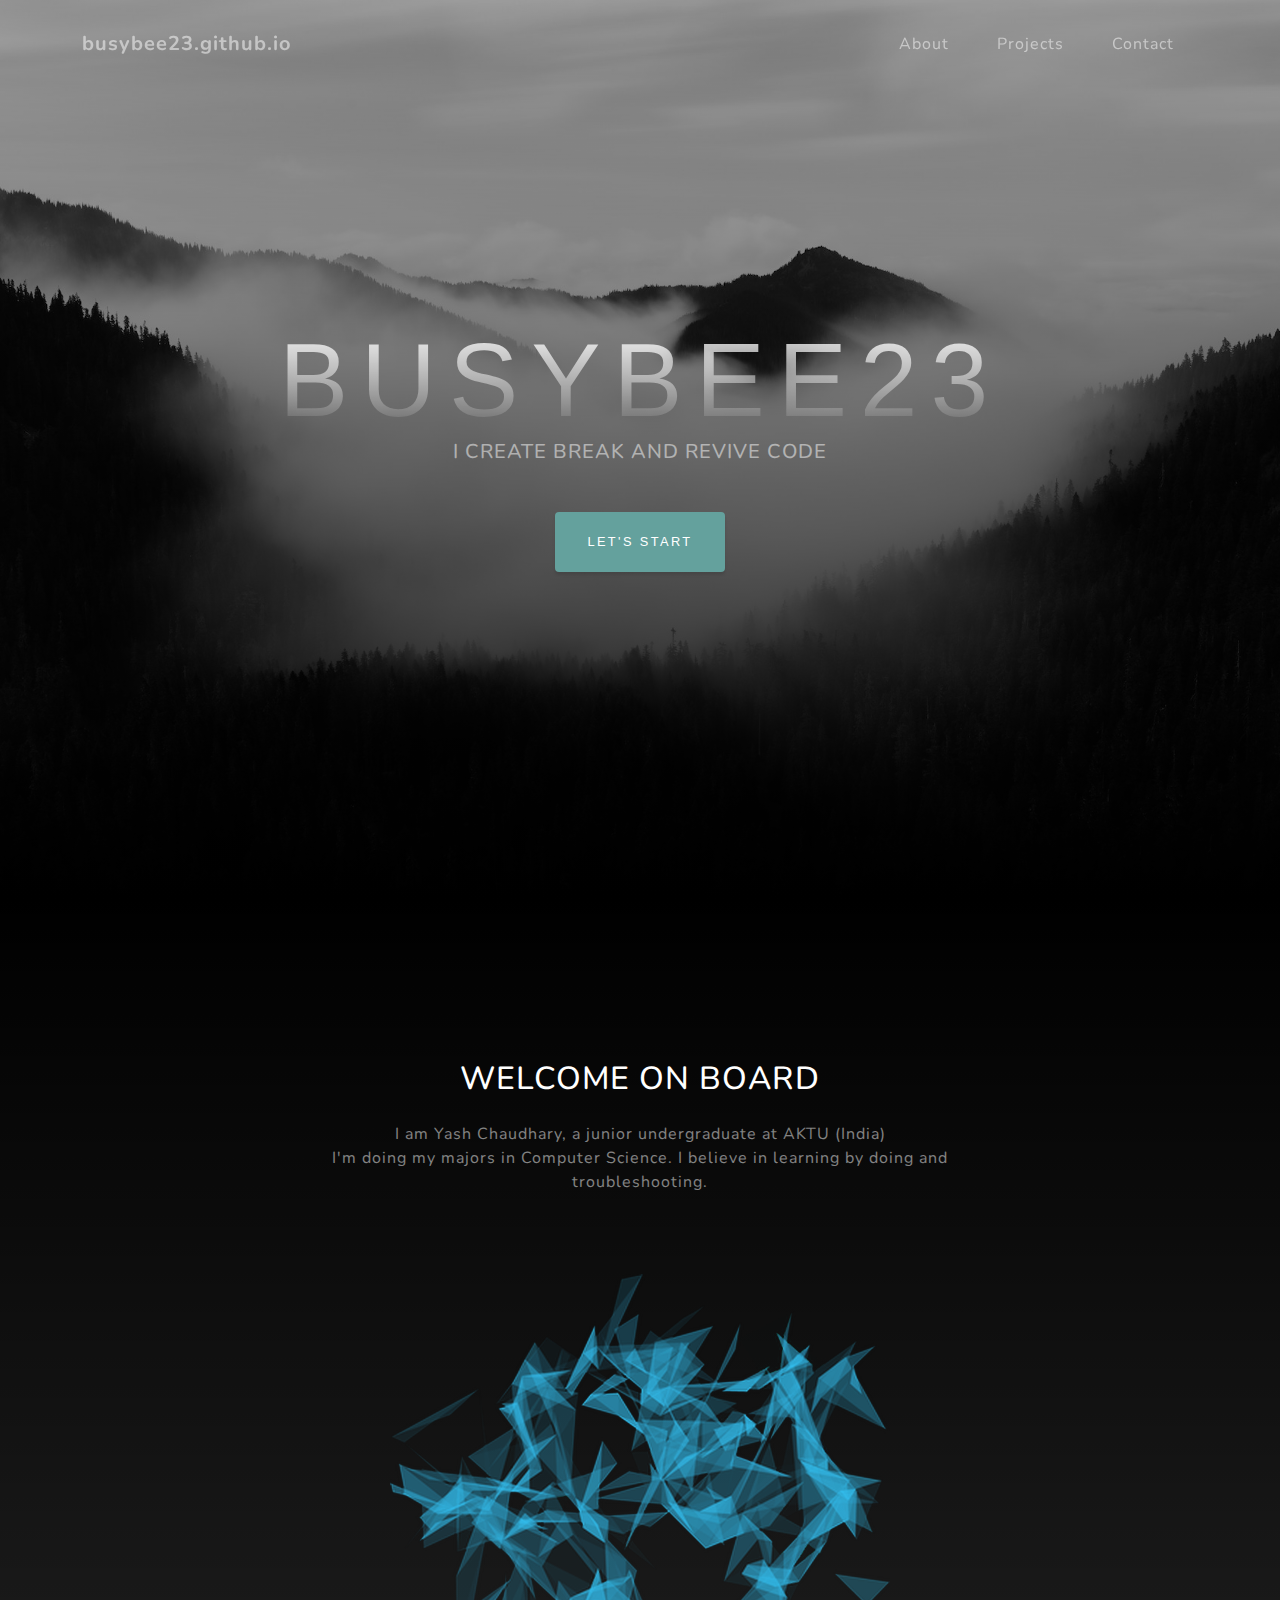
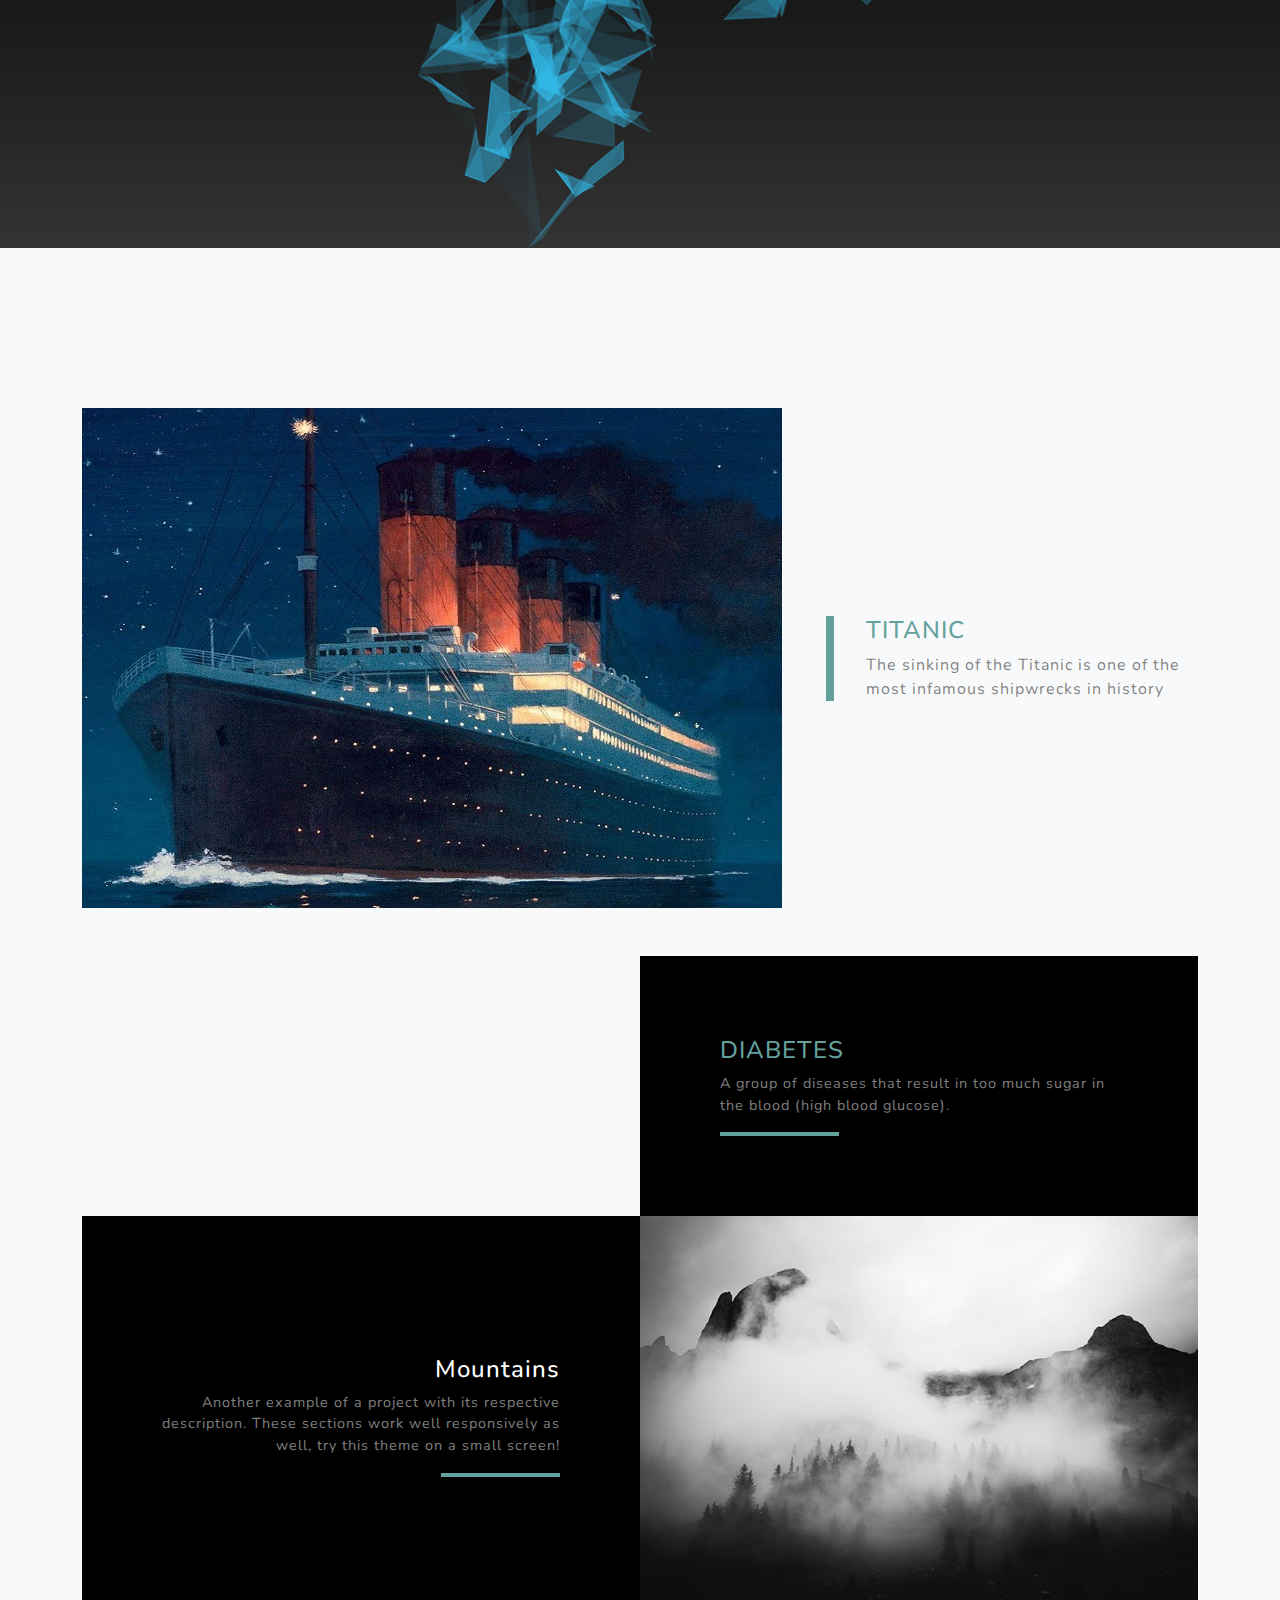
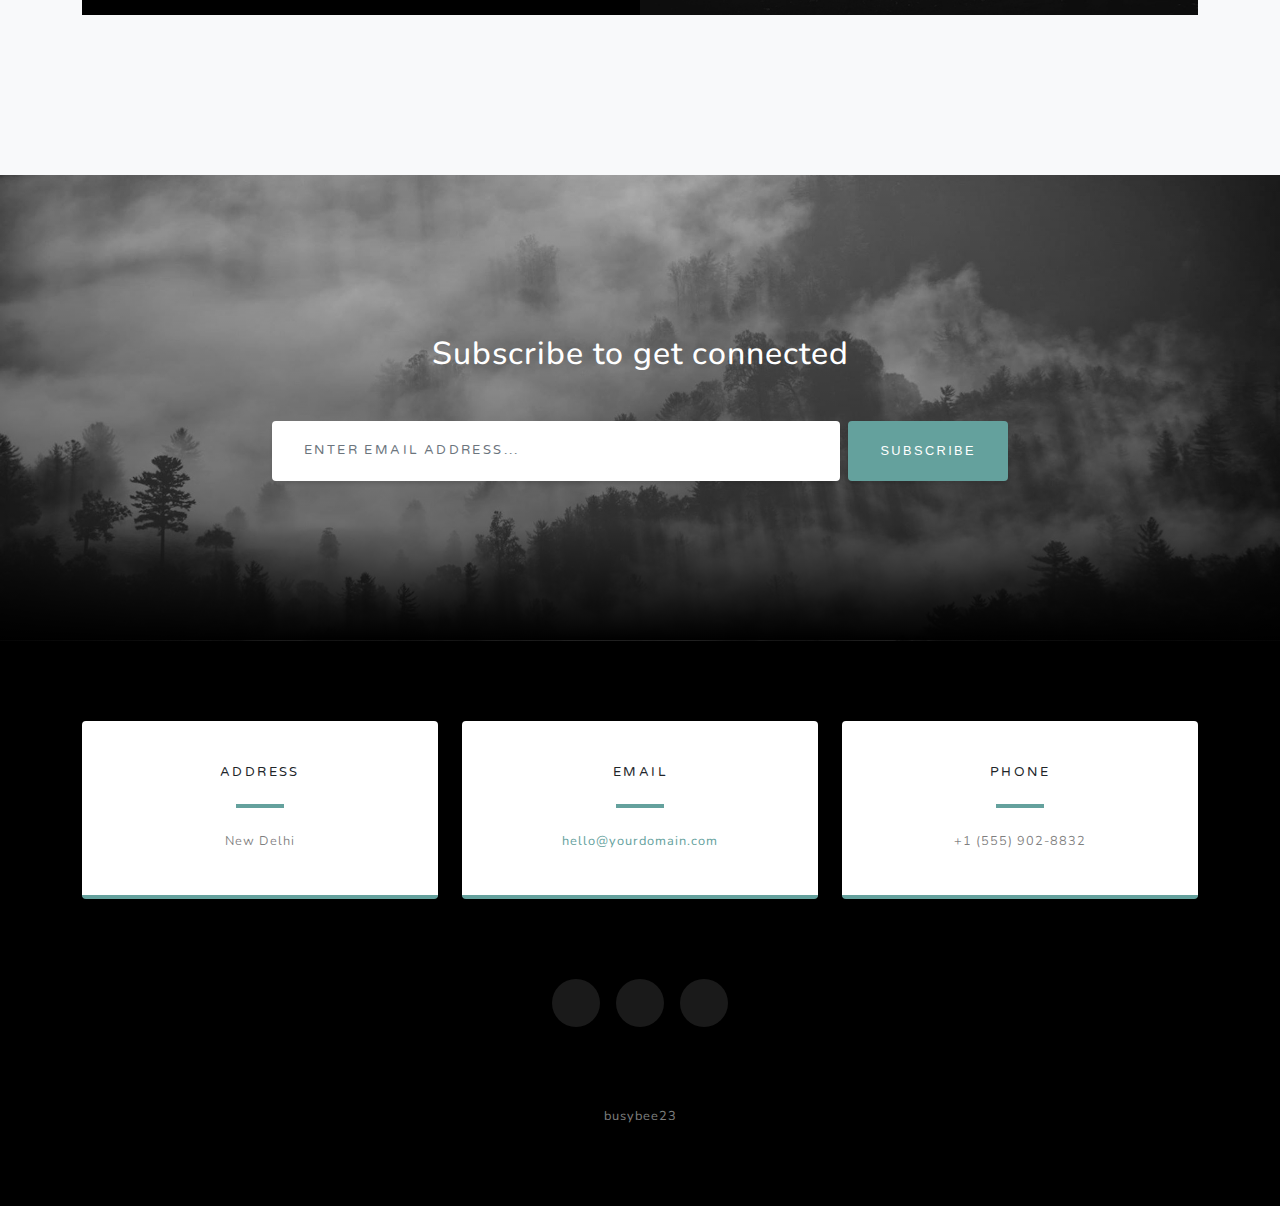
==== index.html @ 72420f2e "Update index.html" ====
<!DOCTYPE html>
<html lang="en">
    <head>
        <meta charset="utf-8" />
        <meta name="viewport" content="width=device-width, initial-scale=1, shrink-to-fit=no" />
        <meta name="description" content="" />
        <meta name="author" content="" />
        <title>Busybee Blog</title>
        <link rel="icon" type="image/x-icon" href="assets/img/favicon.ico" />
        <!-- Font Awesome icons (free version)-->
        <script src="https://use.fontawesome.com/releases/v5.13.0/js/all.js" crossorigin="anonymous"></script>
        <!-- Google fonts-->
        <link href="https://fonts.googleapis.com/css?family=Varela+Round" rel="stylesheet" />
        <link href="https://fonts.googleapis.com/css?family=Nunito:200,200i,300,300i,400,400i,600,600i,700,700i,800,800i,900,900i" rel="stylesheet" />
        <!-- Core theme CSS (includes Bootstrap)-->
        <link href="css/styles.css" rel="stylesheet" />
    </head>
    <body id="page-top">
        <!-- Navigation-->
        <nav class="navbar navbar-expand-lg navbar-light fixed-top" id="mainNav">
            <div class="container">
                <a class="navbar-brand js-scroll-trigger" href="#page-top">busybee23.github.io</a>
                <button class="navbar-toggler navbar-toggler-right" type="button" data-toggle="collapse" data-target="#navbarResponsive" aria-controls="navbarResponsive" aria-expanded="false" aria-label="Toggle navigation">
                    Menu
                    <i class="fas fa-bars"></i>
                </button>
                <div class="collapse navbar-collapse" id="navbarResponsive">
                    <ul class="navbar-nav ml-auto">
                        <li class="nav-item"><a class="nav-link js-scroll-trigger" href="#about">About</a></li>
                        <li class="nav-item"><a class="nav-link js-scroll-trigger" href="#projects">Projects</a></li>
                        <li class="nav-item"><a class="nav-link js-scroll-trigger" href="#signup">Contact</a></li>
                    </ul>
                </div>
            </div>
        </nav>
        <!-- Masthead-->
        <header class="masthead">
            <div class="container d-flex h-100 align-items-center">
                <div class="mx-auto text-center">
                    <h1 class="mx-auto my-0 text-uppercase">BUSYBEE23</h1>
                    <h2 class="text-white-50 mx-auto mt-2 mb-5">I CREATE BREAK AND REVIVE CODE</h2>
                    <a class="btn btn-primary js-scroll-trigger" href="#about">Let's Start</a>
                </div>
            </div>
        </header>
        <!-- About-->
        <section class="about-section text-center" id="about">
            <div class="container">
                <div class="row">
                    <div class="col-lg-8 mx-auto">
                        <h2 class="text-white mb-4">WELCOME ON BOARD</h2>
                        <p class="text-white-50">
                            I am Yash Chaudhary, a junior undergraduate at AKTU (India)<br> I'm doing my majors in Computer Science.
                            I believe in learning by doing and troubleshooting.
                        </p>
                    </div>
                </div>
                <img class="img-fluid" src="assets/img/blue.png" alt="" />
            </div>
        </section>
        <!-- Projects-->
        <section class="projects-section bg-light" id="projects">
            <div class="container">
                <!-- Featured Project Row-->
                <div class="row align-items-center no-gutters mb-4 mb-lg-5">
                    <div class="col-xl-8 col-lg-7"><img class="img-fluid mb-3 mb-lg-0" src="assets/img/titanic.png" alt="" /></div>
                    <div class="col-xl-4 col-lg-5">
                        <div class="featured-text text-center text-lg-left">
                            <h4><a href="https://github.com/busybee23/KAGGLE/tree/master/TITANIC%20KAGGLE ">TITANIC</a></h4>
                            <p class="text-black-50 mb-0">The sinking of the Titanic is one of the most infamous shipwrecks in history</p>
                        </div>
                    </div>
                </div>
                <!-- Project One Row-->
                <div class="row justify-content-center no-gutters mb-5 mb-lg-0">
                    <div class="col-lg-6"><img class="img-fluid" src="assets/img/dia.png" alt="" /></div>
                    <div class="col-lg-6">
                        <div class="bg-black text-center h-100 project">
                            <div class="d-flex h-100">
                                <div class="project-text w-100 my-auto text-center text-lg-left">
                                    <h4 class="text-white"><a href="https://github.com/busybee23/Diabetes-Detection">DIABETES</a></h4>
                                    <p class="mb-0 text-white-50">A group of diseases that result in too much sugar in the blood (high blood glucose).</p>
                                    <hr class="d-none d-lg-block mb-0 ml-0" />
                                </div>
                            </div>
                        </div>
                    </div>
                </div>
                <!-- Project Two Row-->
                <div class="row justify-content-center no-gutters">
                    <div class="col-lg-6"><img class="img-fluid" src="assets/img/demo-image-02.jpg" alt="" /></div>
                    <div class="col-lg-6 order-lg-first">
                        <div class="bg-black text-center h-100 project">
                            <div class="d-flex h-100">
                                <div class="project-text w-100 my-auto text-center text-lg-right">
                                    <h4 class="text-white">Mountains</h4>
                                    <p class="mb-0 text-white-50">Another example of a project with its respective description. These sections work well responsively as well, try this theme on a small screen!</p>
                                    <hr class="d-none d-lg-block mb-0 mr-0" />
                                </div>
                            </div>
                        </div>
                    </div>
                </div>
            </div>
        </section>
        <!-- Signup-->
        <section class="signup-section" id="signup">
            <div class="container">
                <div class="row">
                    <div class="col-md-10 col-lg-8 mx-auto text-center">
                        <i class="far fa-paper-plane fa-2x mb-2 text-white"></i>
                        <h2 class="text-white mb-5">Subscribe to get connected</h2>
                        <form class="form-inline d-flex">
                            <input class="form-control flex-fill mr-0 mr-sm-2 mb-3 mb-sm-0" id="inputEmail" type="email" placeholder="Enter email address..." />
                            <button class="btn btn-primary mx-auto" type="submit">Subscribe</button>
                        </form>
                    </div>
                </div>
            </div>
        </section>
        <!-- Contact-->
        <section class="contact-section bg-black">
            <div class="container">
                <div class="row">
                    <div class="col-md-4 mb-3 mb-md-0">
                        <div class="card py-4 h-100">
                            <div class="card-body text-center">
                                <i class="fas fa-map-marked-alt text-primary mb-2"></i>
                                <h4 class="text-uppercase m-0">Address</h4>
                                <hr class="my-4" />
                                <div class="small text-black-50">New Delhi</div>
                            </div>
                        </div>
                    </div>
                    <div class="col-md-4 mb-3 mb-md-0">
                        <div class="card py-4 h-100">
                            <div class="card-body text-center">
                                <i class="fas fa-envelope text-primary mb-2"></i>
                                <h4 class="text-uppercase m-0">Email</h4>
                                <hr class="my-4" />
                                <div class="small text-black-50"><a href="#!">hello@yourdomain.com</a></div>
                            </div>
                        </div>
                    </div>
                    <div class="col-md-4 mb-3 mb-md-0">
                        <div class="card py-4 h-100">
                            <div class="card-body text-center">
                                <i class="fas fa-mobile-alt text-primary mb-2"></i>
                                <h4 class="text-uppercase m-0">Phone</h4>
                                <hr class="my-4" />
                                <div class="small text-black-50">+1 (555) 902-8832</div>
                            </div>
                        </div>
                    </div>
                </div>
                <div class="social d-flex justify-content-center">
                    <a class="mx-2" href="#!"><i class="fab fa-twitter"></i></a>
                    <a class="mx-2" href="#!"><i class="fab fa-facebook-f"></i></a>
                    <a class="mx-2" href="#!"><i class="fab fa-github"></i></a>
                </div>
            </div>
        </section>
        <!-- Footer-->
        <footer class="footer bg-black small text-center text-white-50"><div class="container">busybee23</div></footer>
        <!-- Bootstrap core JS-->
        <script src="https://cdnjs.cloudflare.com/ajax/libs/jquery/3.5.1/jquery.min.js"></script>
        <script src="https://stackpath.bootstrapcdn.com/bootstrap/4.5.0/js/bootstrap.bundle.min.js"></script>
        <!-- Third party plugin JS-->
        <script src="https://cdnjs.cloudflare.com/ajax/libs/jquery-easing/1.4.1/jquery.easing.min.js"></script>
        <!-- Core theme JS-->
        <script src="js/scripts.js"></script>
    </body>
</html>
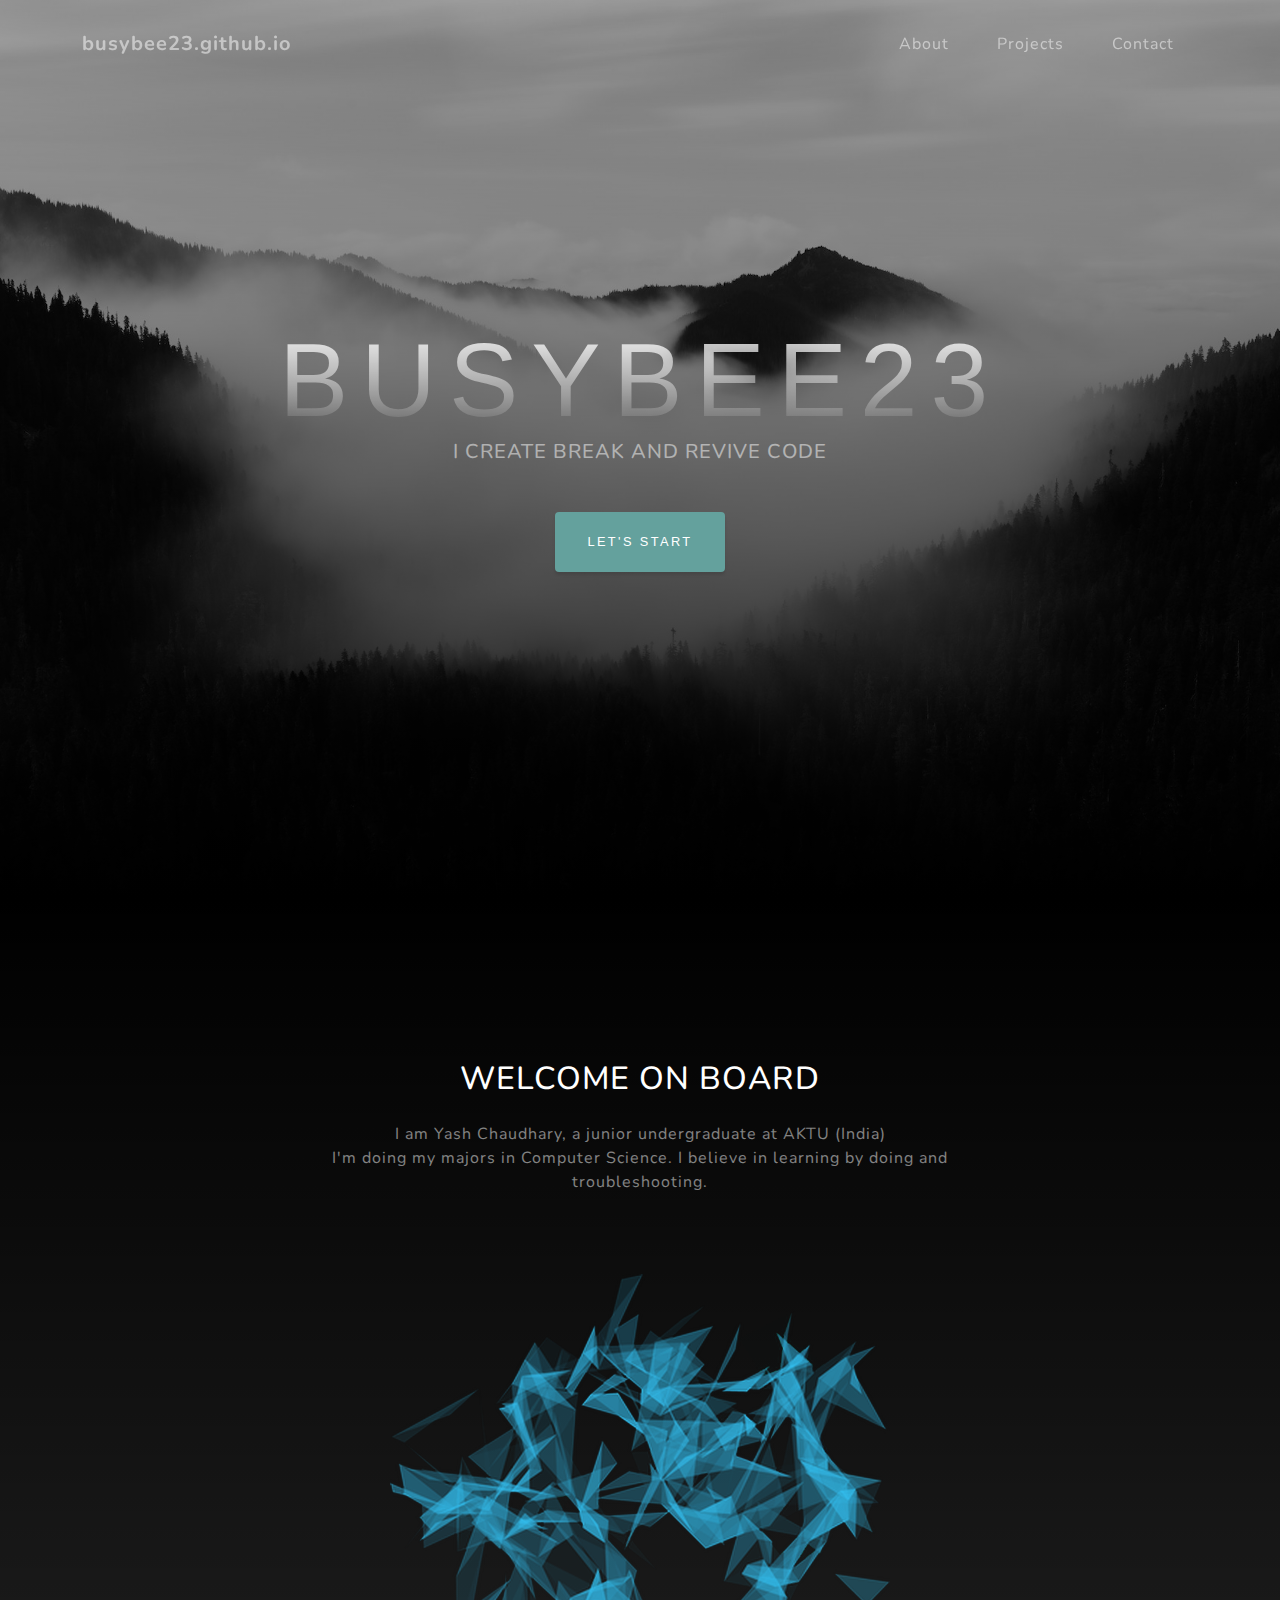
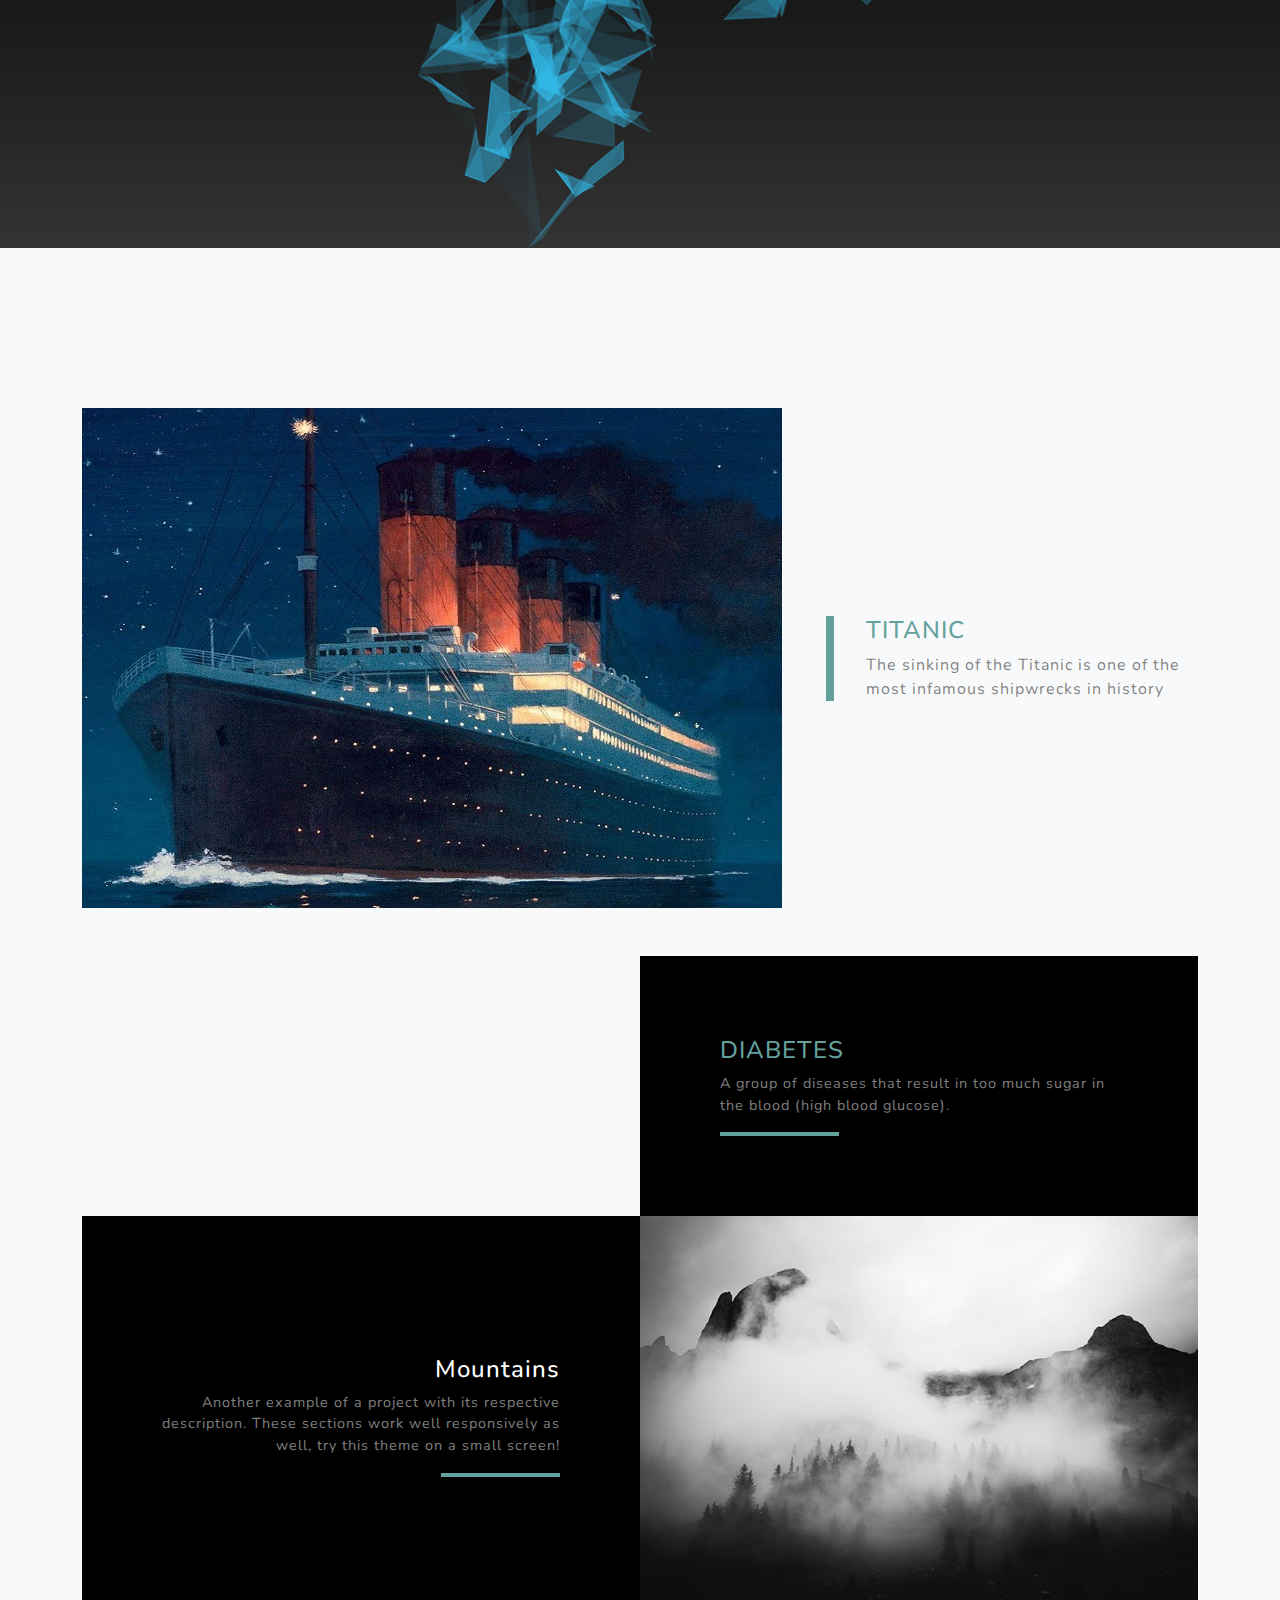
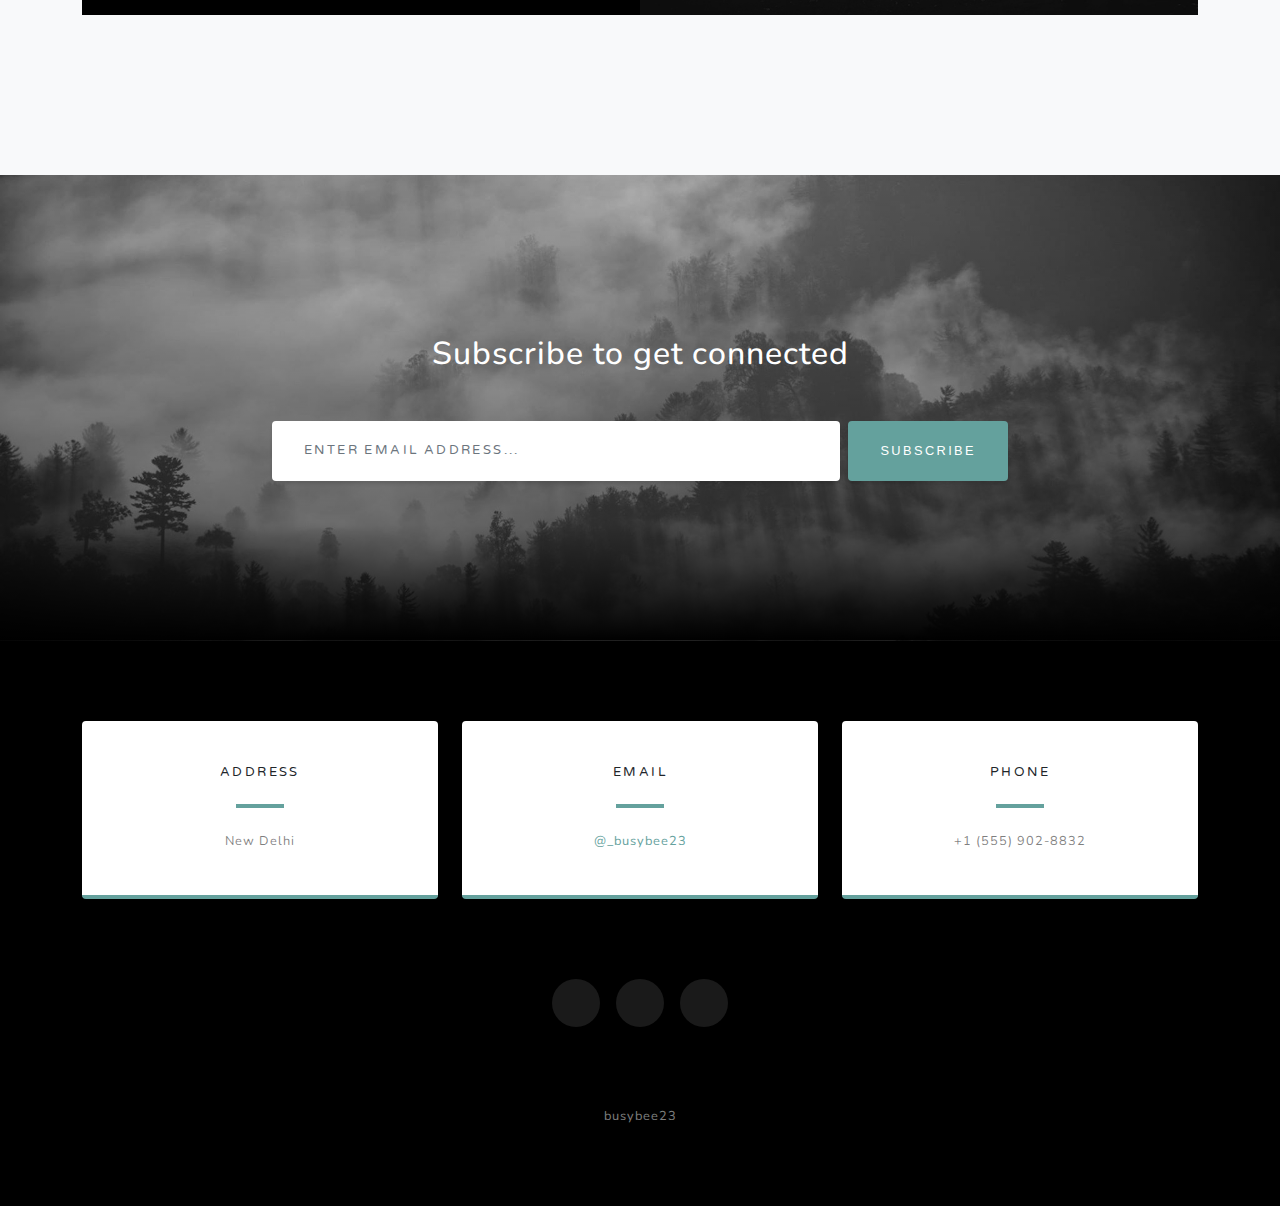
==== commit 026162f7: "Update index.html" ====
--- a/index.html
+++ b/index.html
@@ -5,7 +5,7 @@
         <meta name="viewport" content="width=device-width, initial-scale=1, shrink-to-fit=no" />
         <meta name="description" content="" />
         <meta name="author" content="" />
-        <title>Busybee Blog</title>
+        <title>The Busybee Blog</title>
         <link rel="icon" type="image/x-icon" href="assets/img/favicon.ico" />
         <!-- Font Awesome icons (free version)-->
         <script src="https://use.fontawesome.com/releases/v5.13.0/js/all.js" crossorigin="anonymous"></script>
@@ -138,7 +138,7 @@
                                 <i class="fas fa-envelope text-primary mb-2"></i>
                                 <h4 class="text-uppercase m-0">Email</h4>
                                 <hr class="my-4" />
-                                <div class="small text-black-50"><a href="#!">hello@yourdomain.com</a></div>
+                                <div class="small text-black-50"><a href="#!">@_busybee23</a></div>
                             </div>
                         </div>
                     </div>
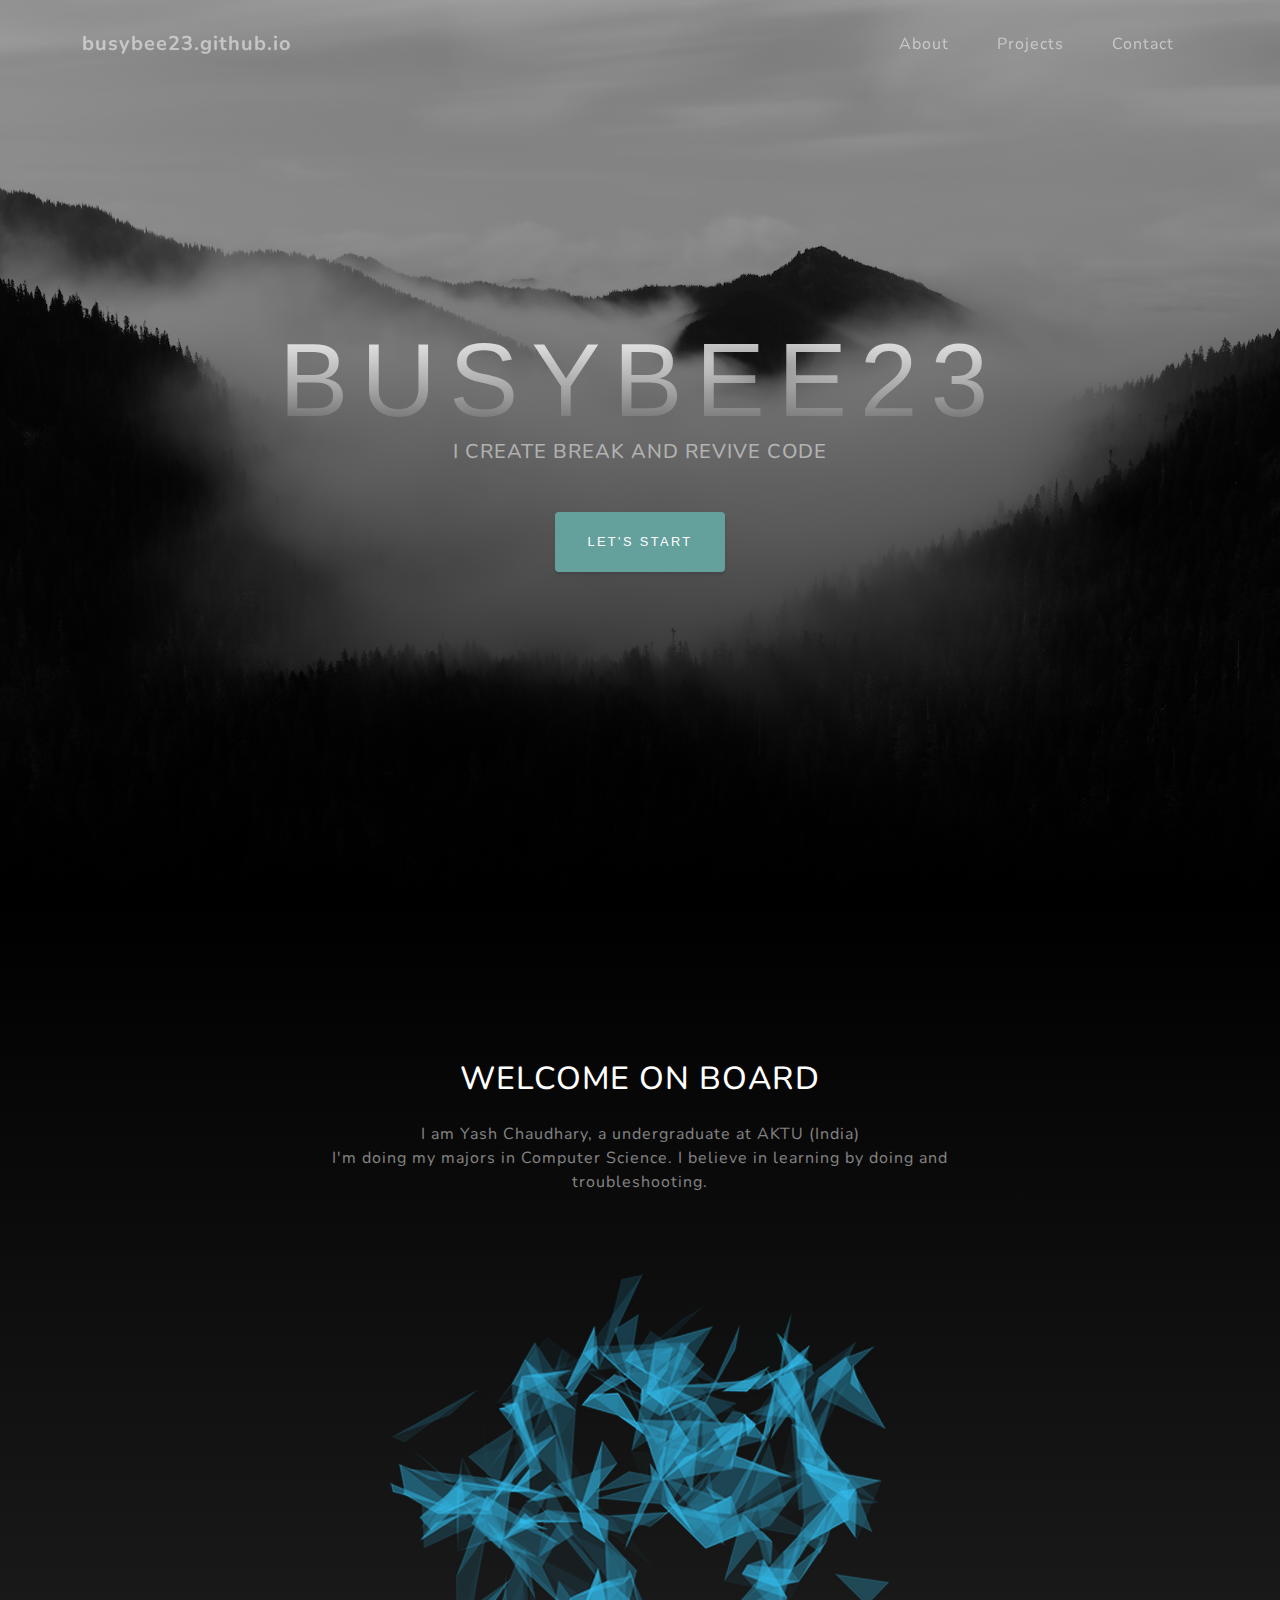
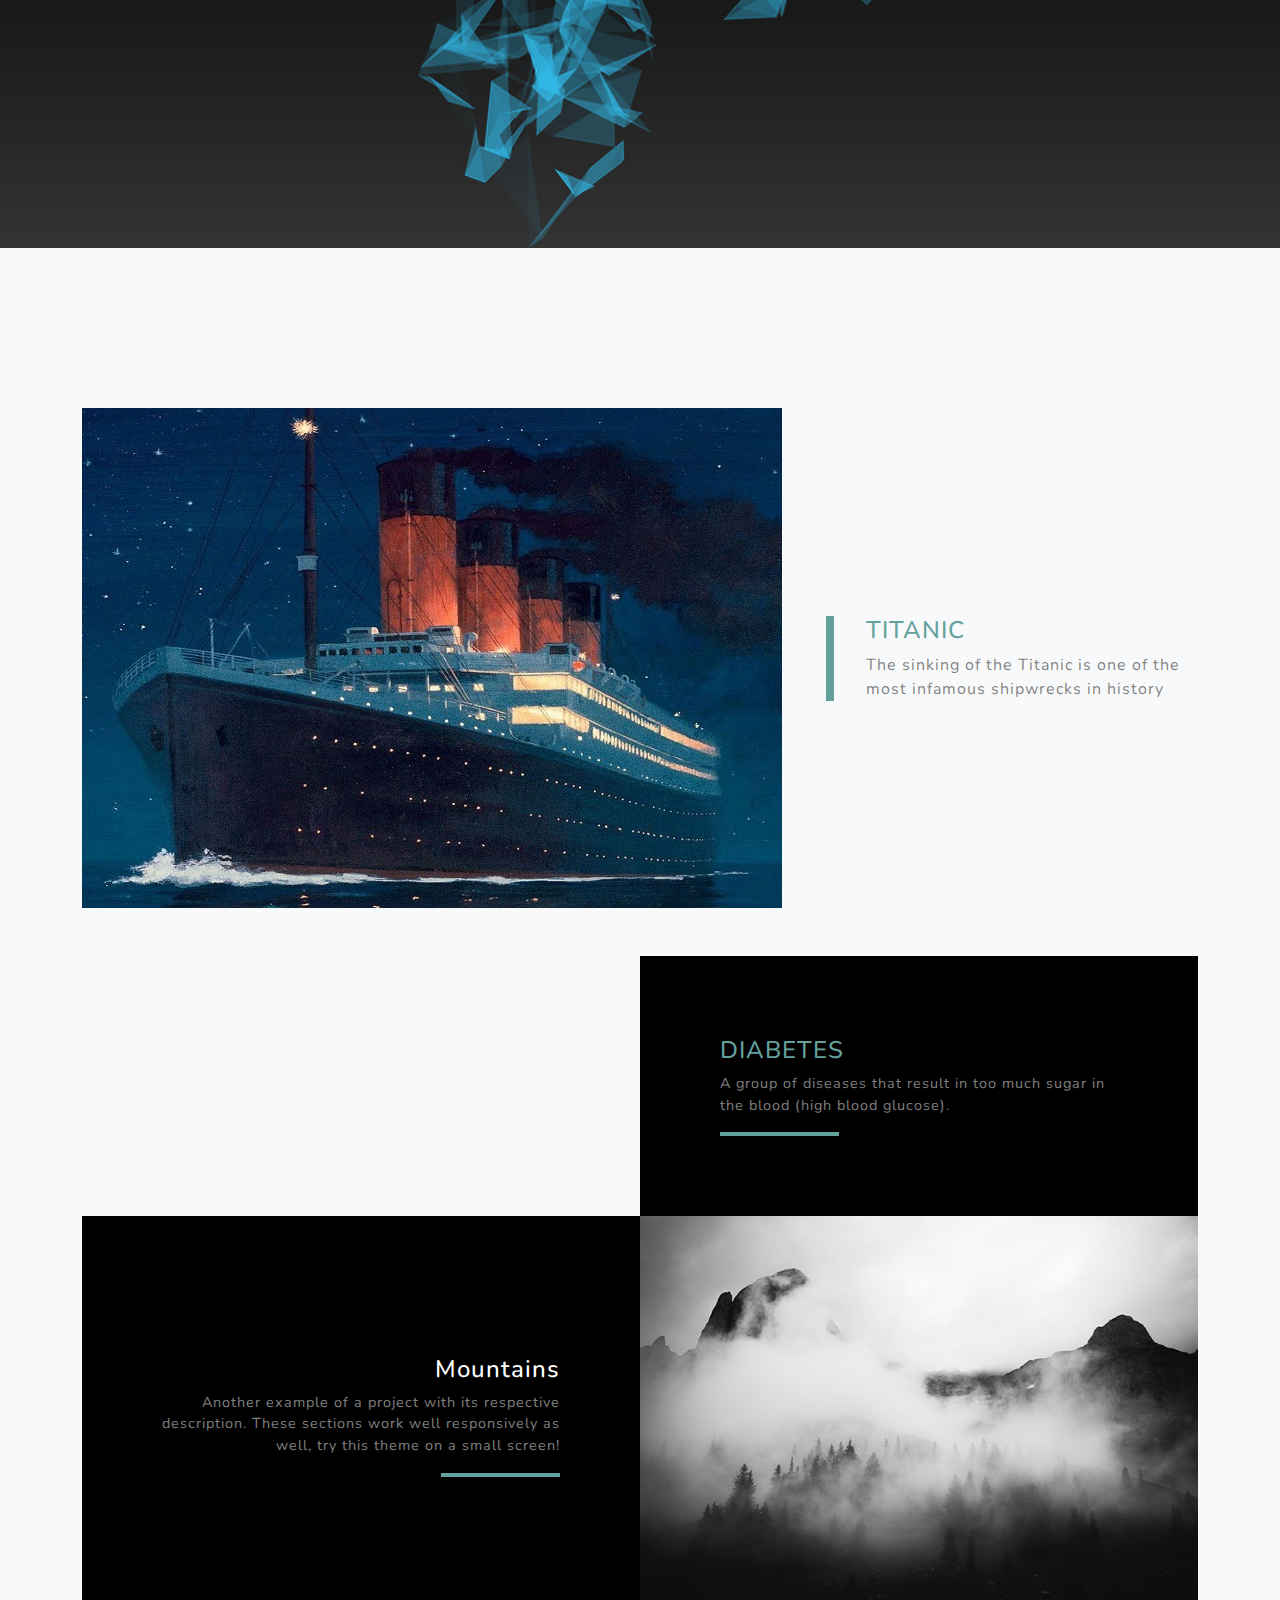
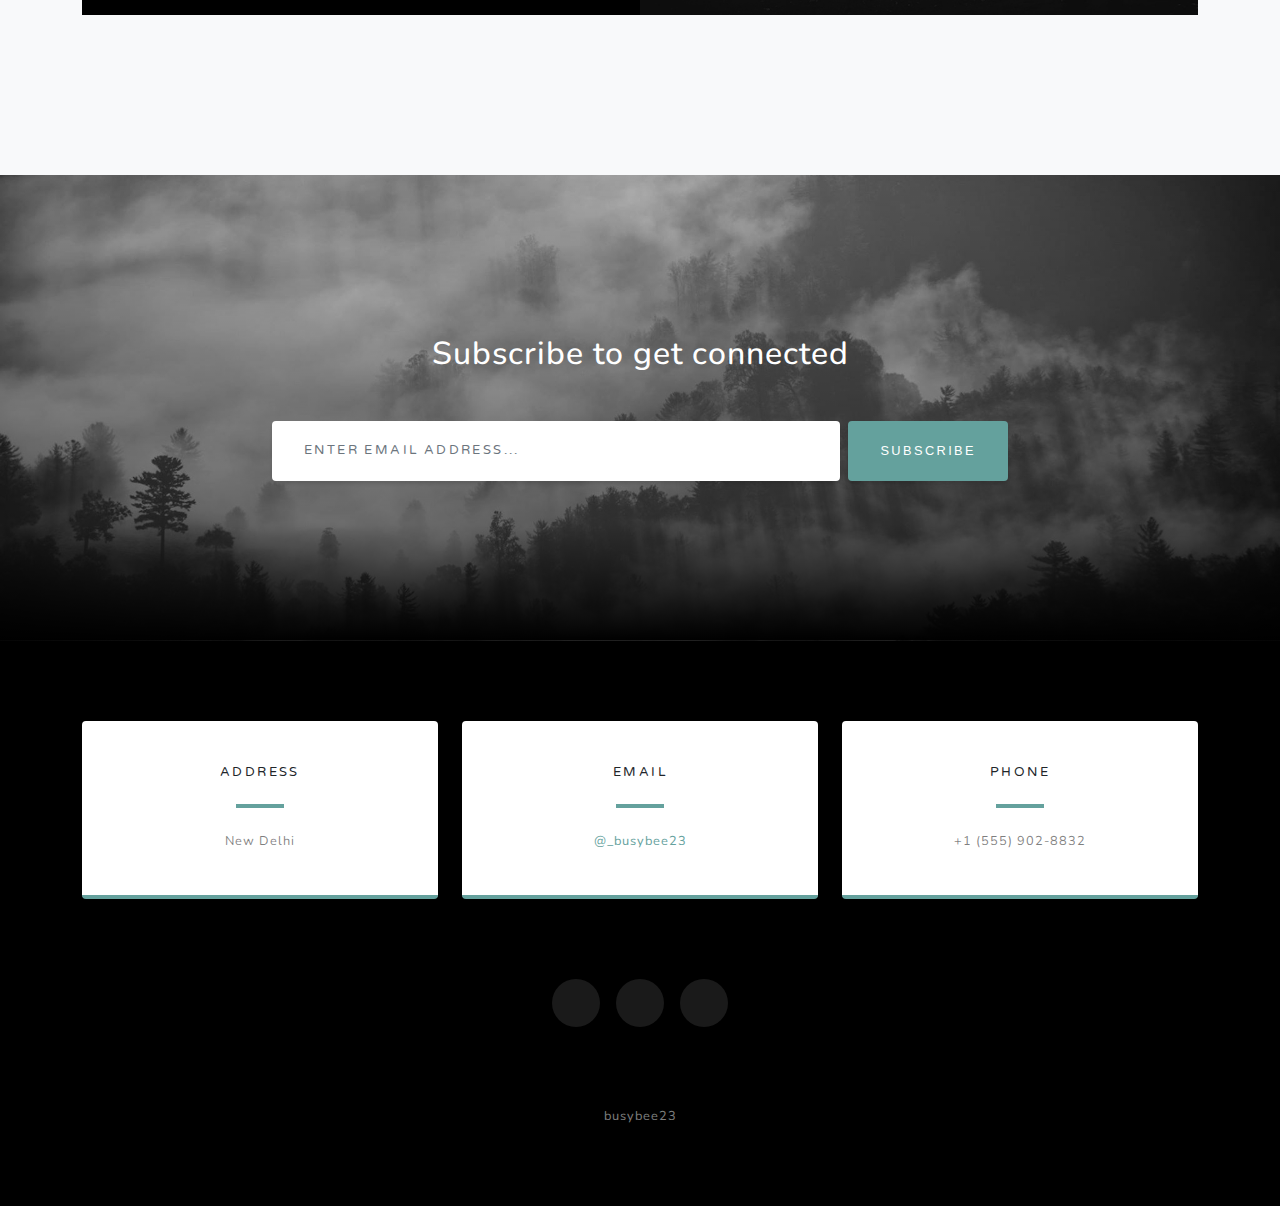
==== commit 00205a75: "Merge pull request #2 from airbornesd/main" ====
--- a/index.html
+++ b/index.html
@@ -50,7 +50,7 @@
                     <div class="col-lg-8 mx-auto">
                         <h2 class="text-white mb-4">WELCOME ON BOARD</h2>
                         <p class="text-white-50">
-                            I am Yash Chaudhary, a junior undergraduate at AKTU (India)<br> I'm doing my majors in Computer Science.
+                            I am Yash Chaudhary, a undergraduate at AKTU (India)<br> I'm doing my majors in Computer Science.
                             I believe in learning by doing and troubleshooting.
                         </p>
                     </div>
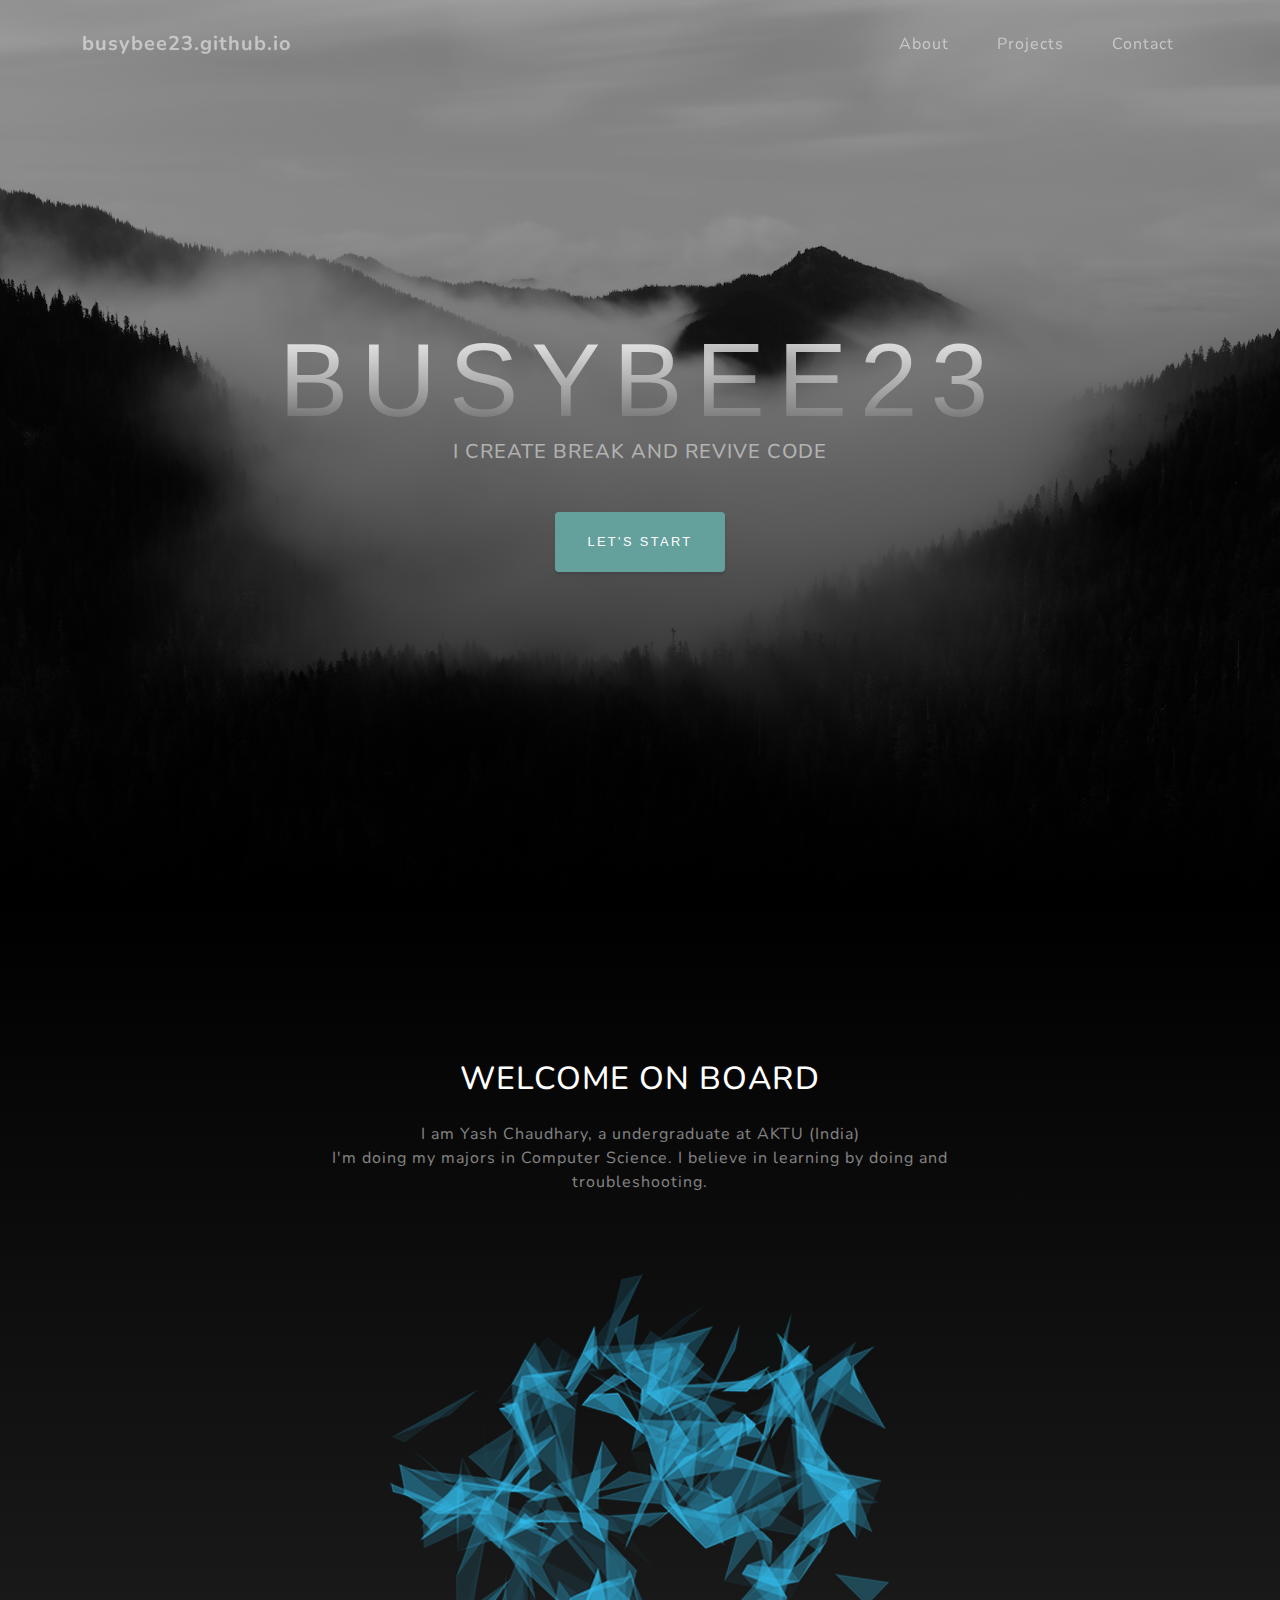
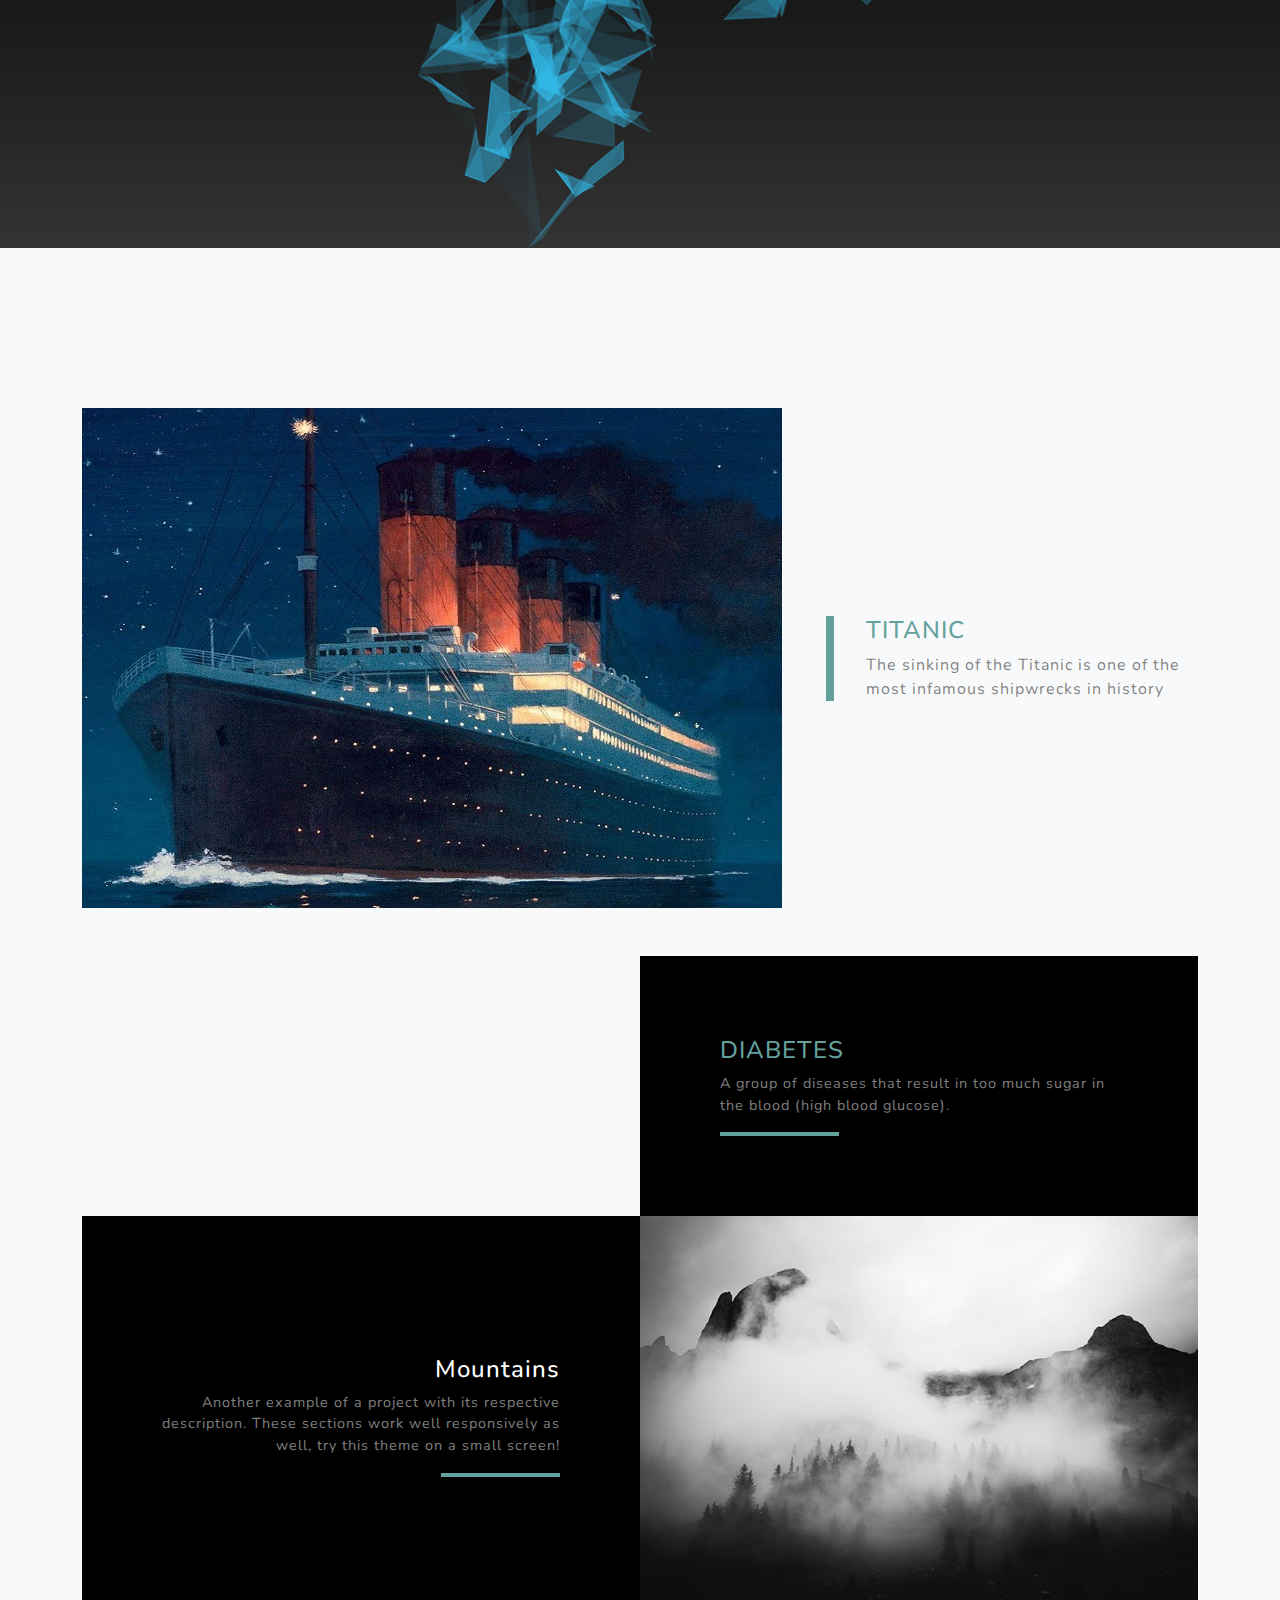
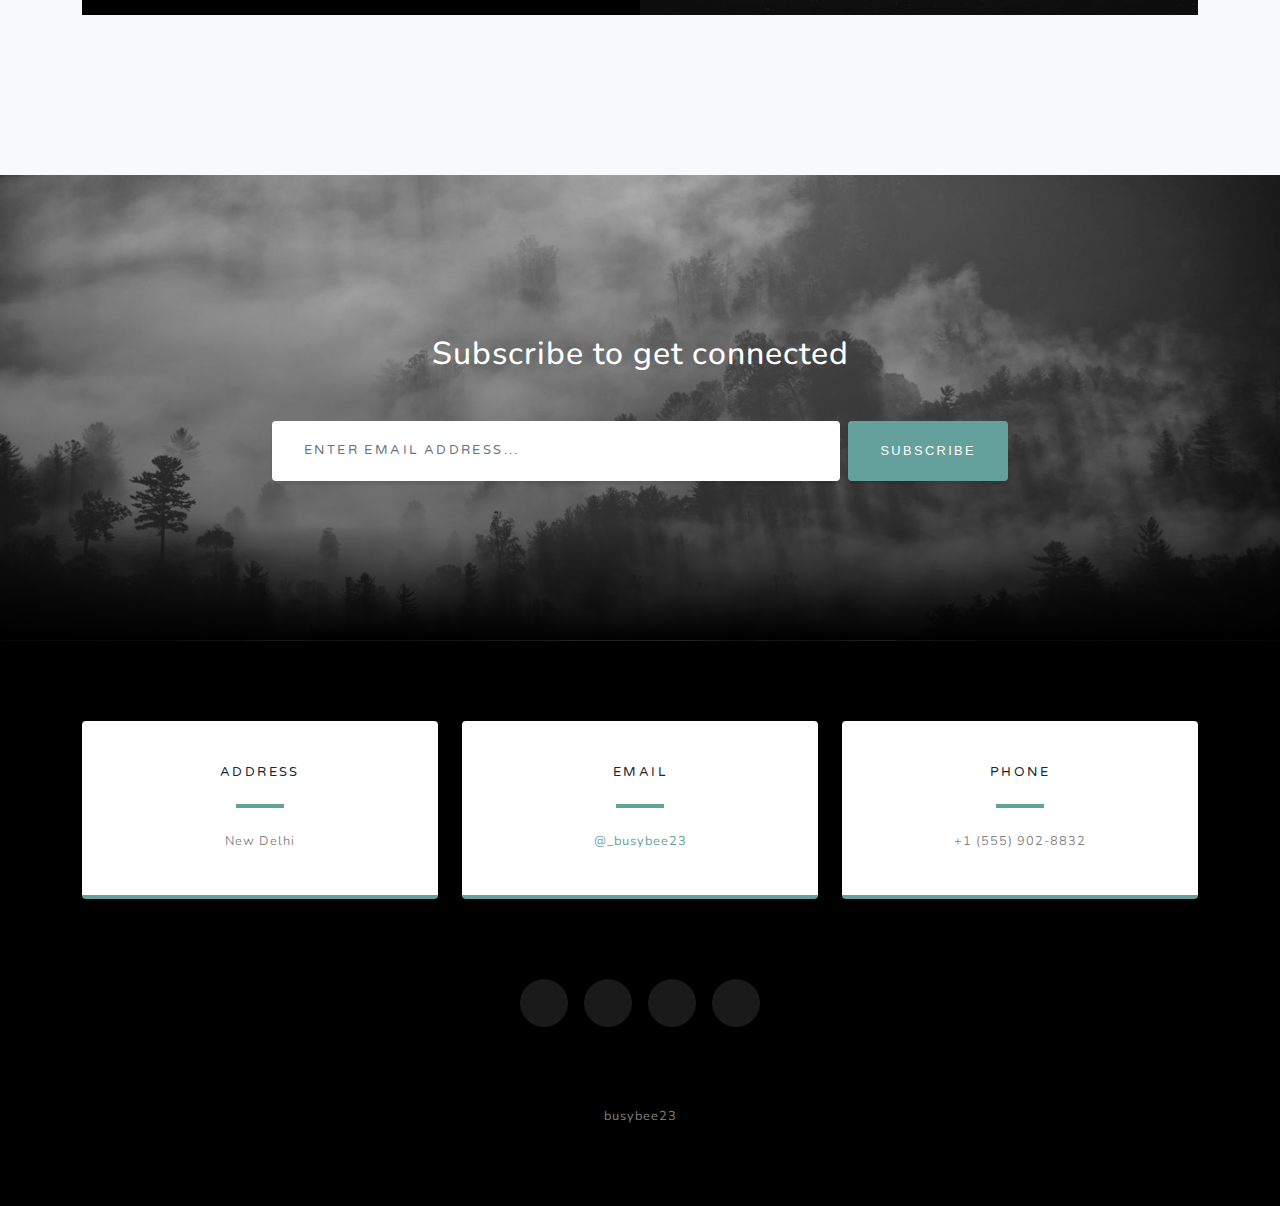
==== commit d8543e7c: "Added instagram icon with other icons" ====
--- a/index.html
+++ b/index.html
@@ -155,6 +155,7 @@
                 </div>
                 <div class="social d-flex justify-content-center">
                     <a class="mx-2" href="#!"><i class="fab fa-twitter"></i></a>
+                    <a class="mx-2" href="#!"><i class="fab fa-instagram"></i></a>
                     <a class="mx-2" href="#!"><i class="fab fa-facebook-f"></i></a>
                     <a class="mx-2" href="#!"><i class="fab fa-github"></i></a>
                 </div>
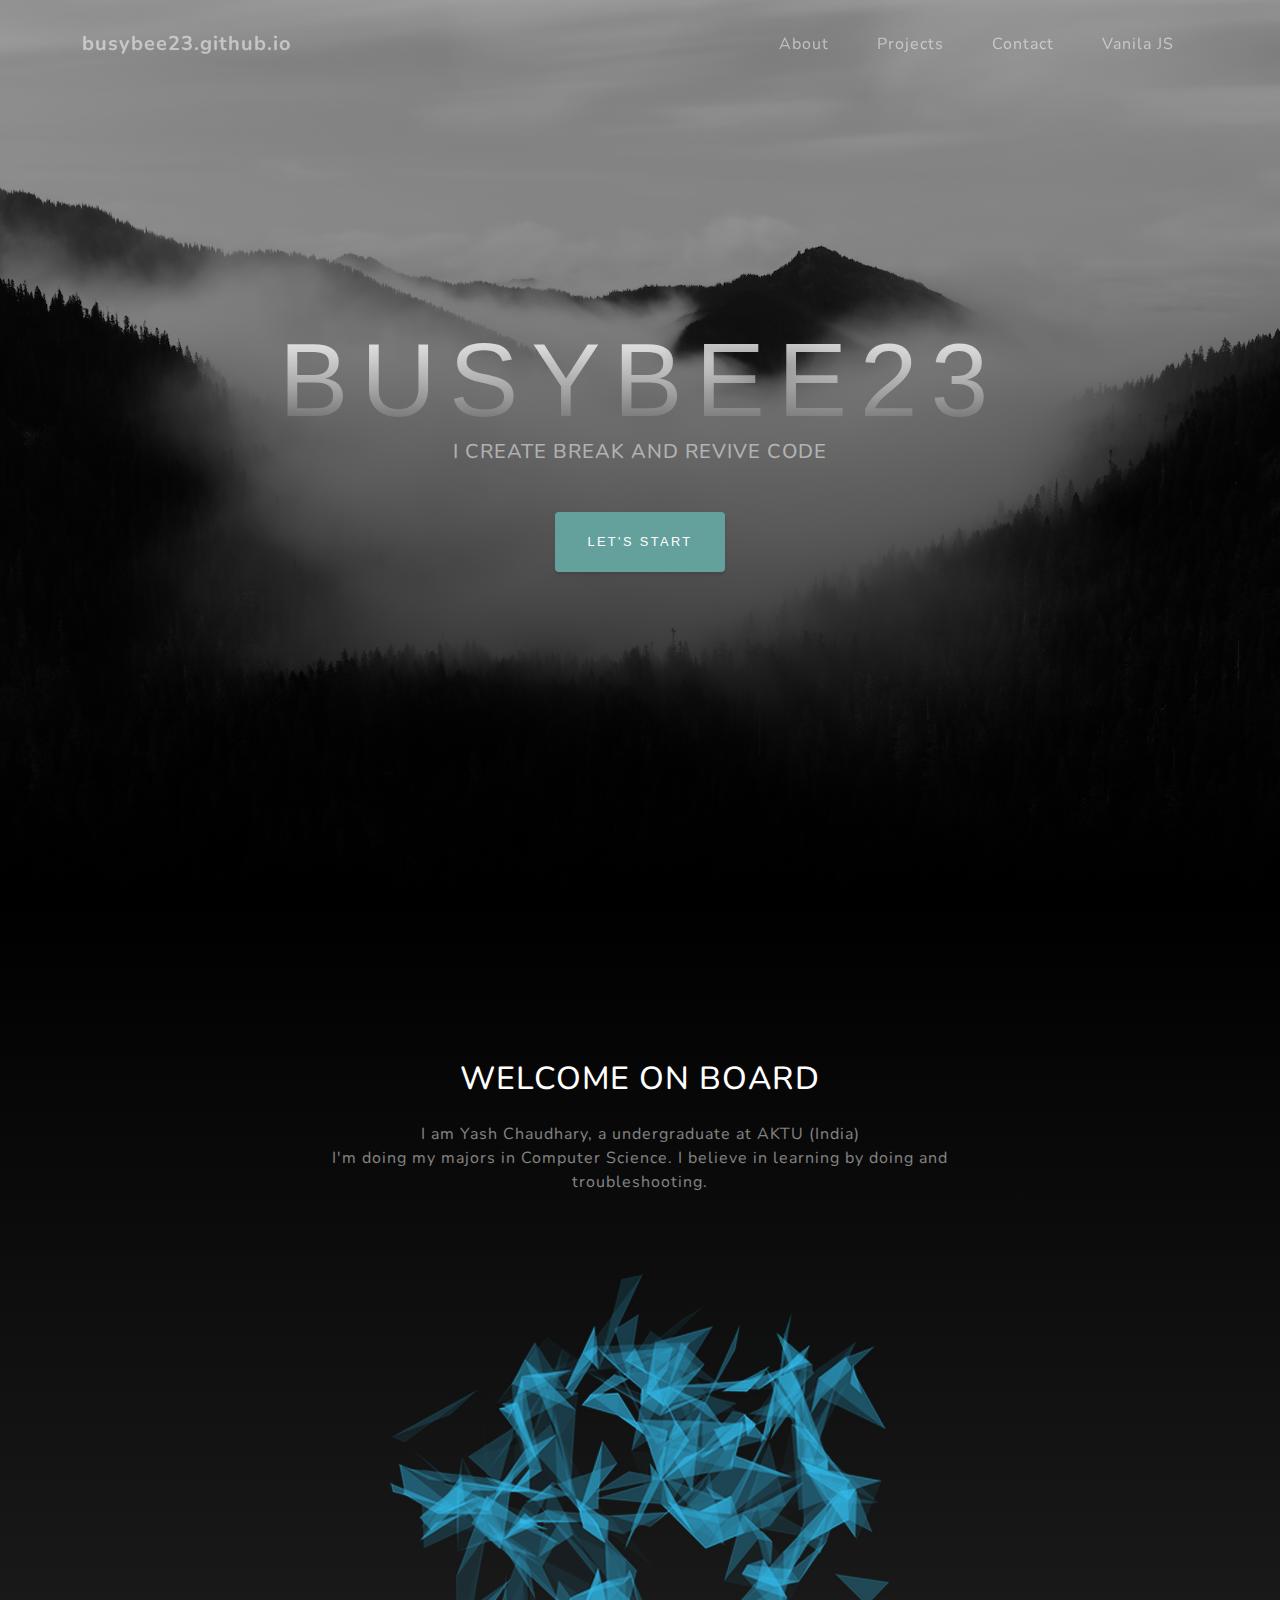
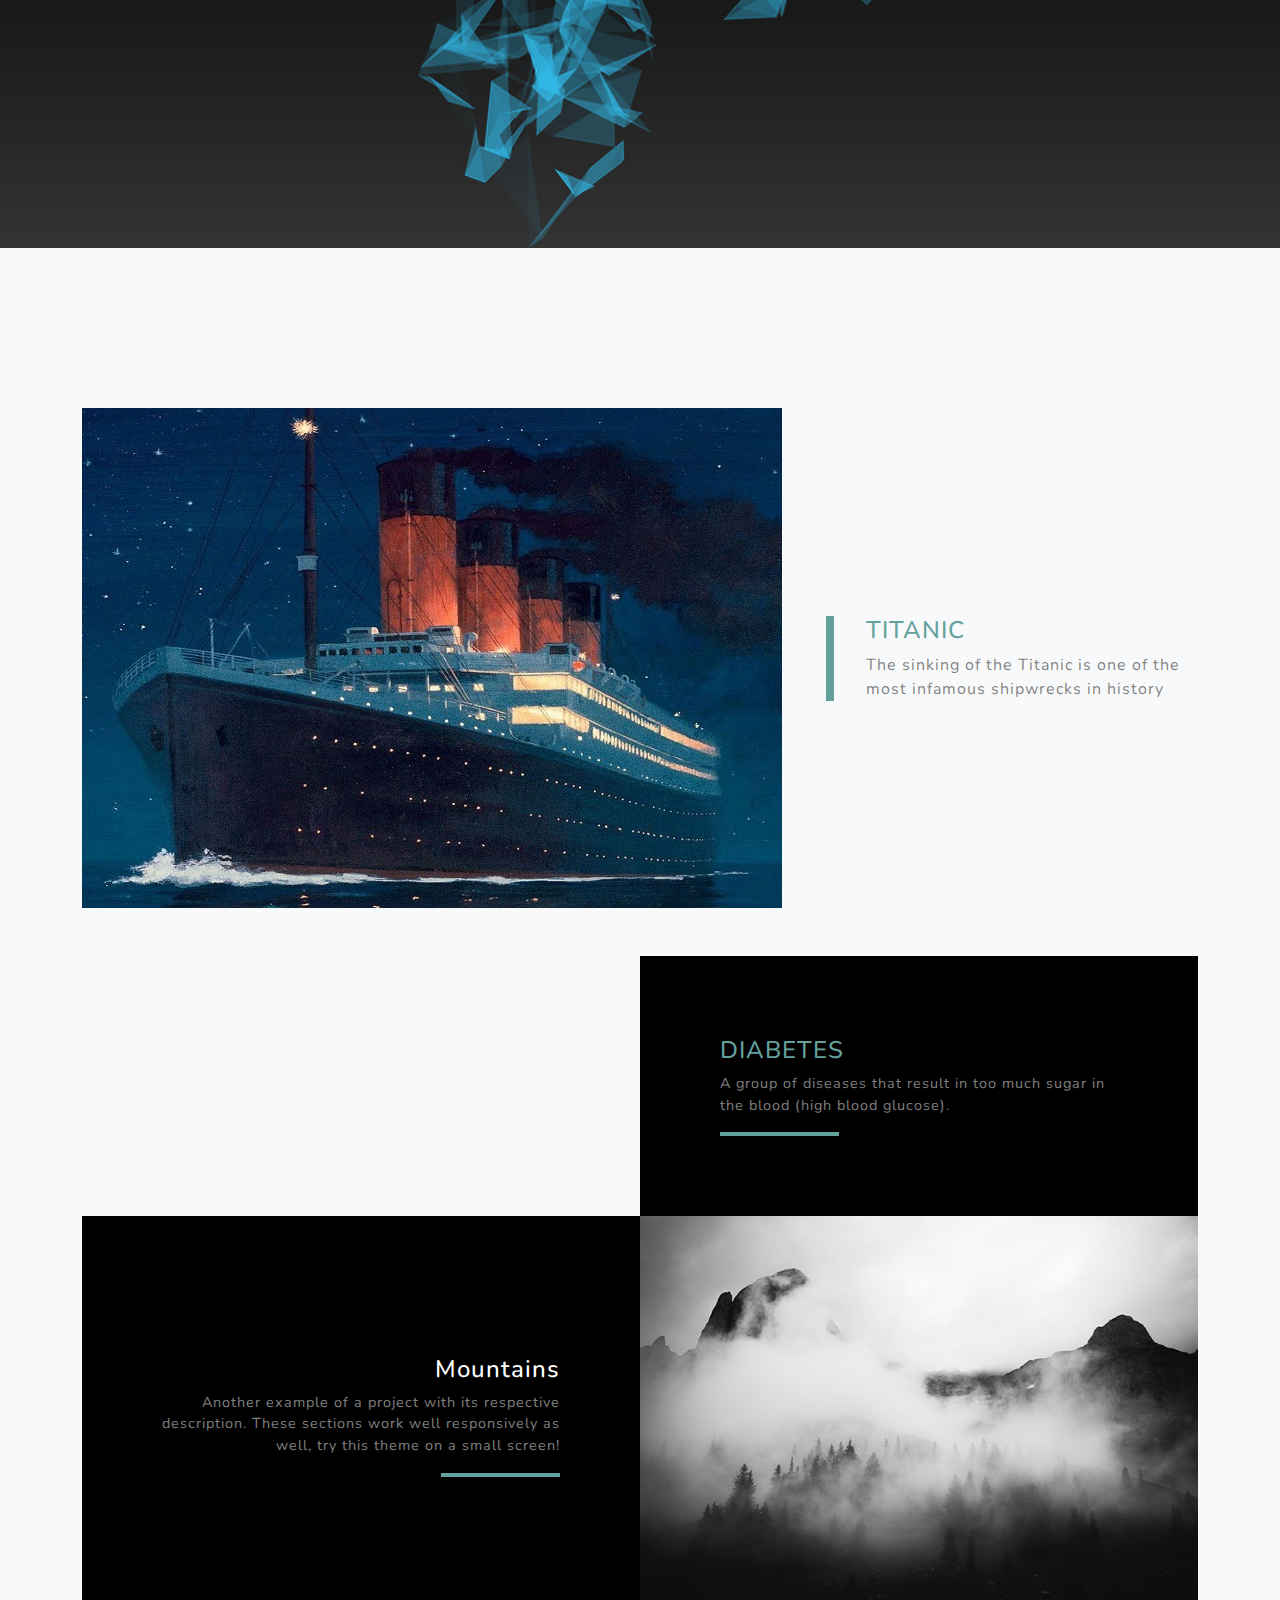
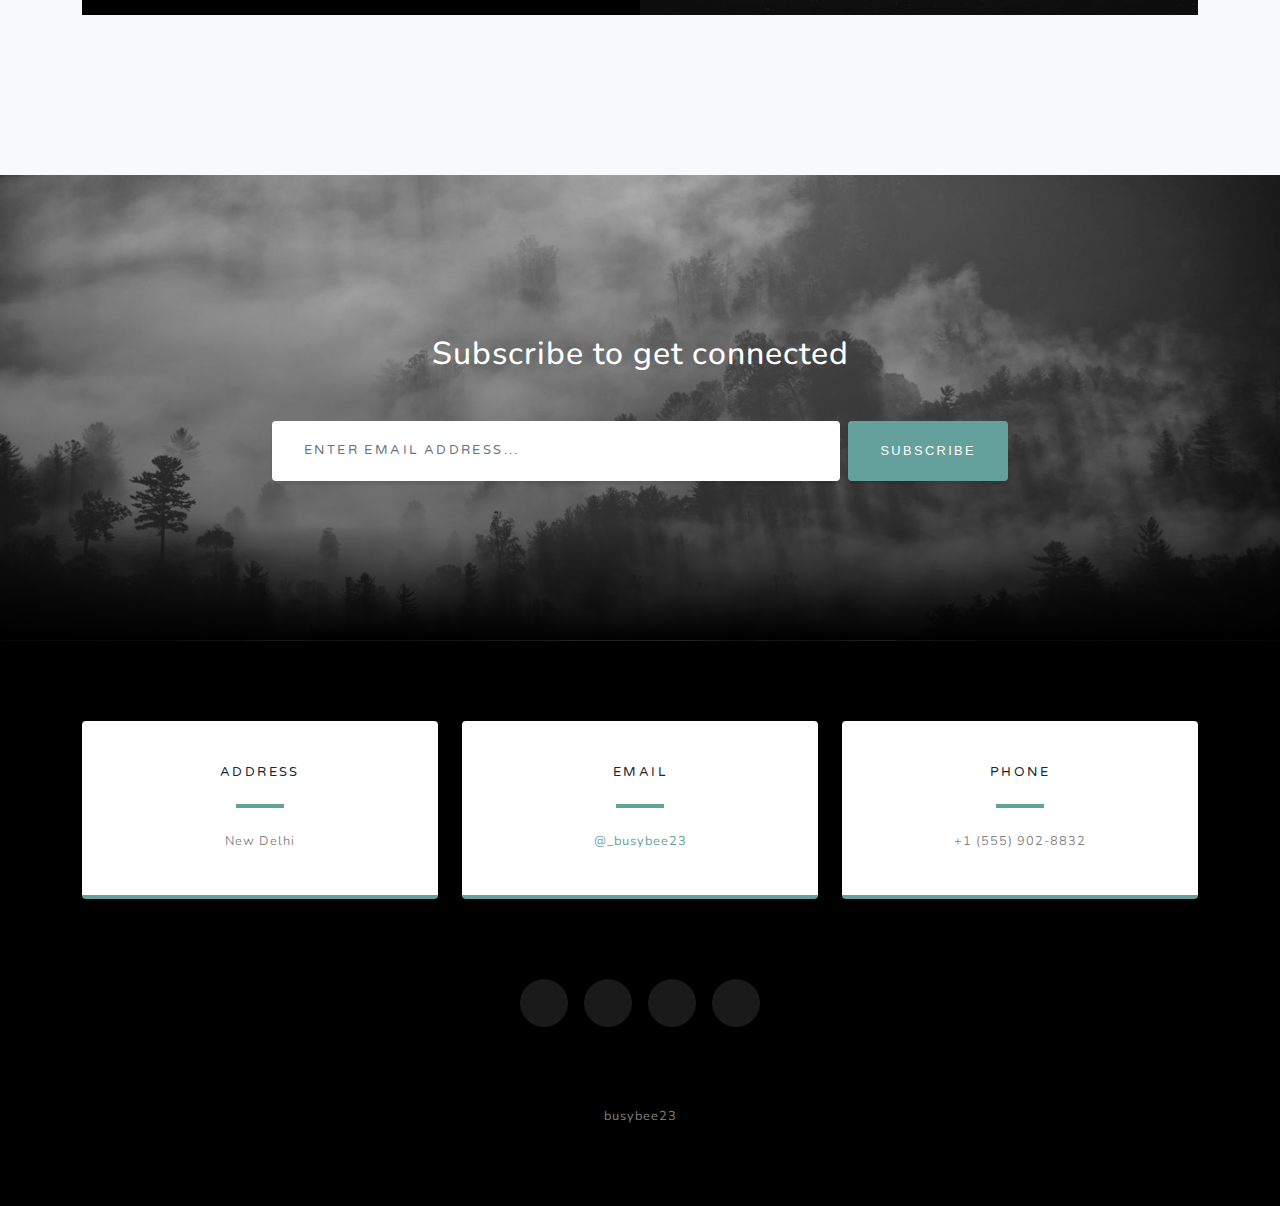
==== commit 7a75298f: "Added 1 Vanila Project with hyperlink" ====
--- a/index.html
+++ b/index.html
@@ -29,6 +29,7 @@
                         <li class="nav-item"><a class="nav-link js-scroll-trigger" href="#about">About</a></li>
                         <li class="nav-item"><a class="nav-link js-scroll-trigger" href="#projects">Projects</a></li>
                         <li class="nav-item"><a class="nav-link js-scroll-trigger" href="#signup">Contact</a></li>
+                        <li class="nav-item"><a class="nav-link js-scroll-trigger" href="vanila/index.html">Vanila JS</a></li>
                     </ul>
                 </div>
             </div>
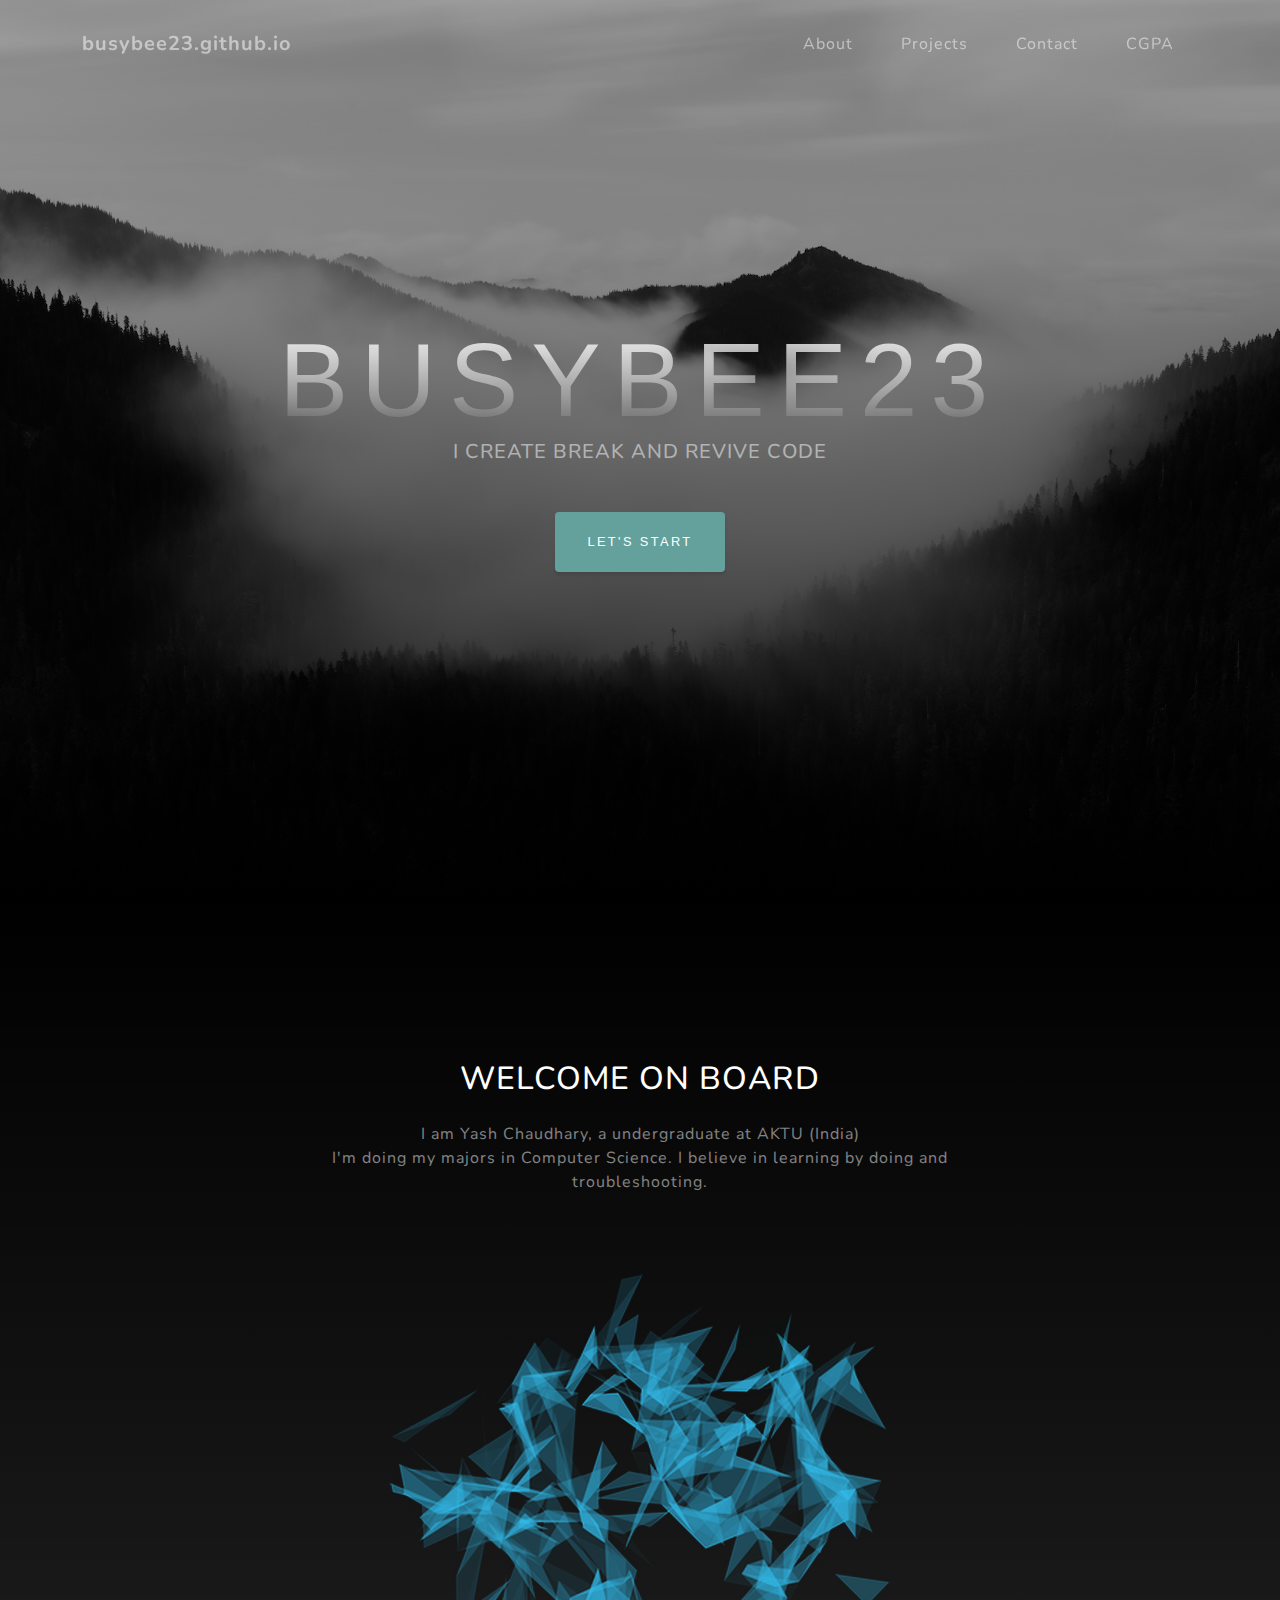
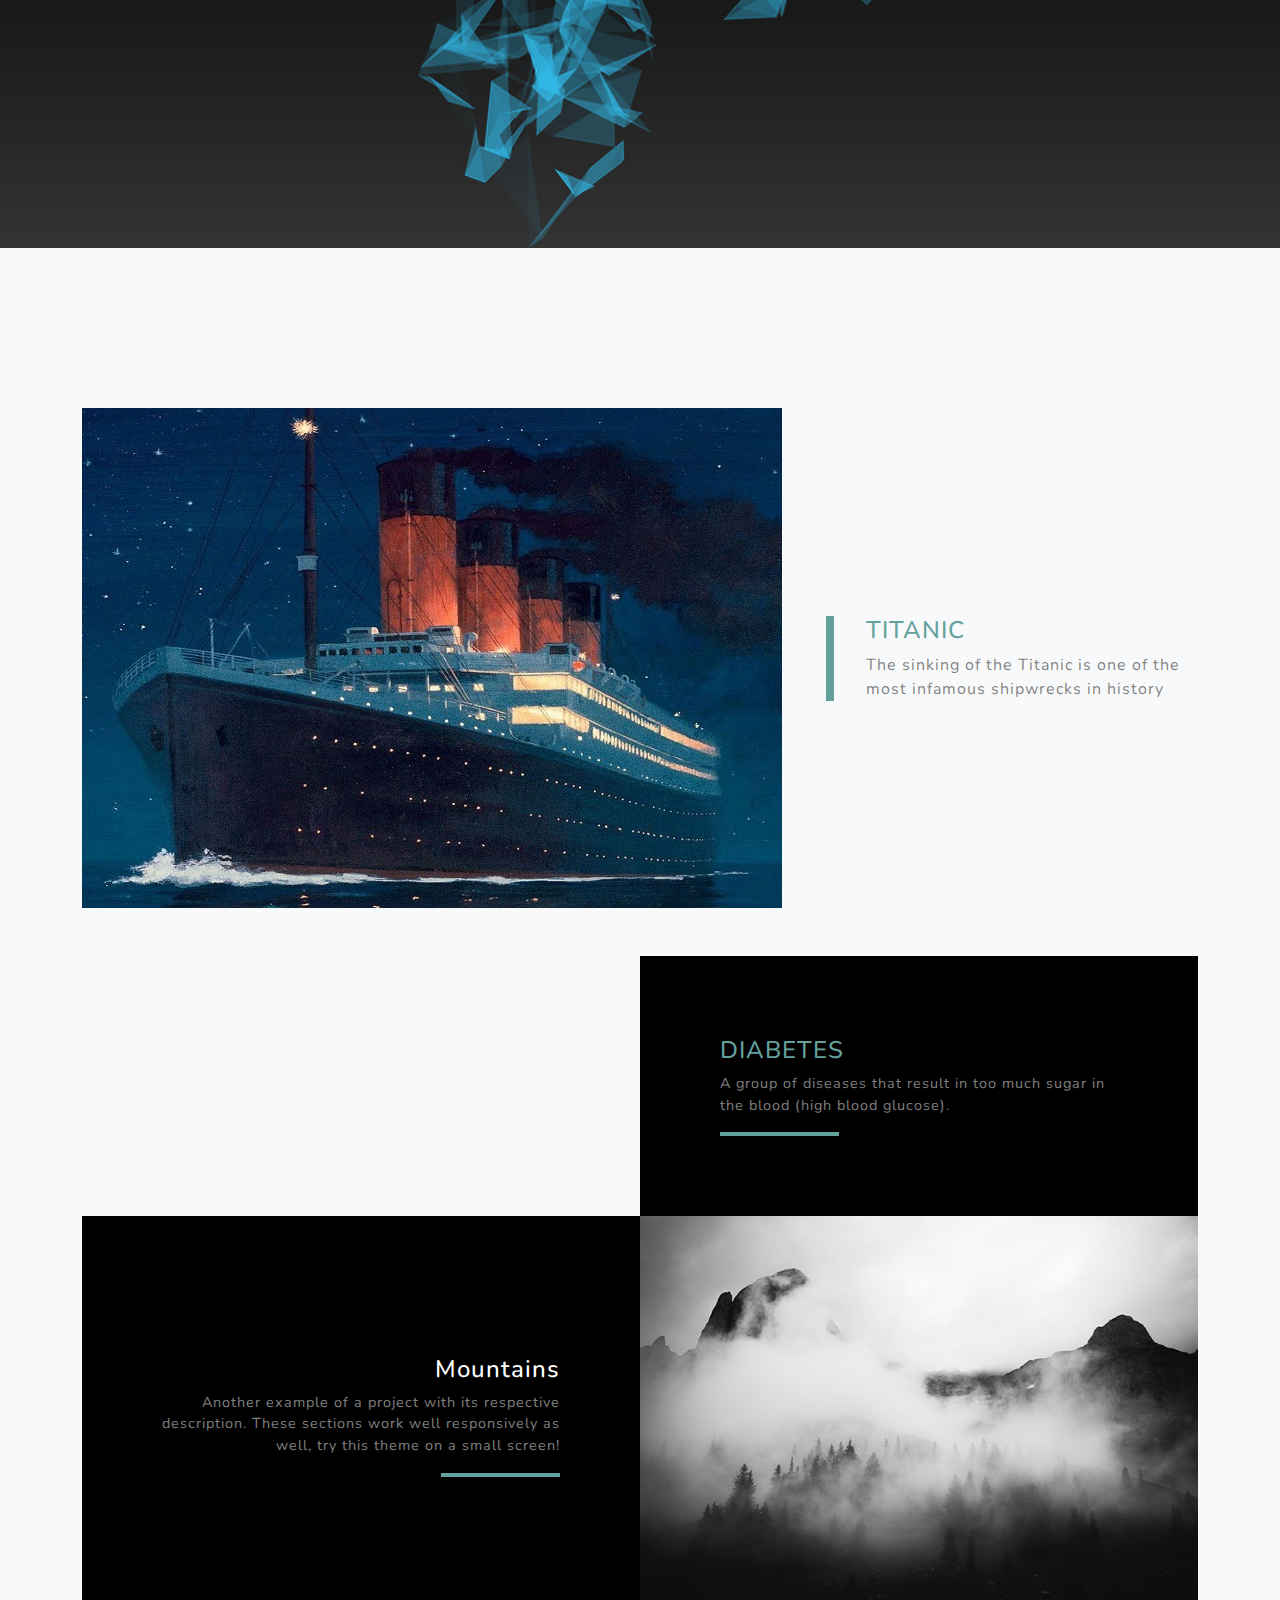
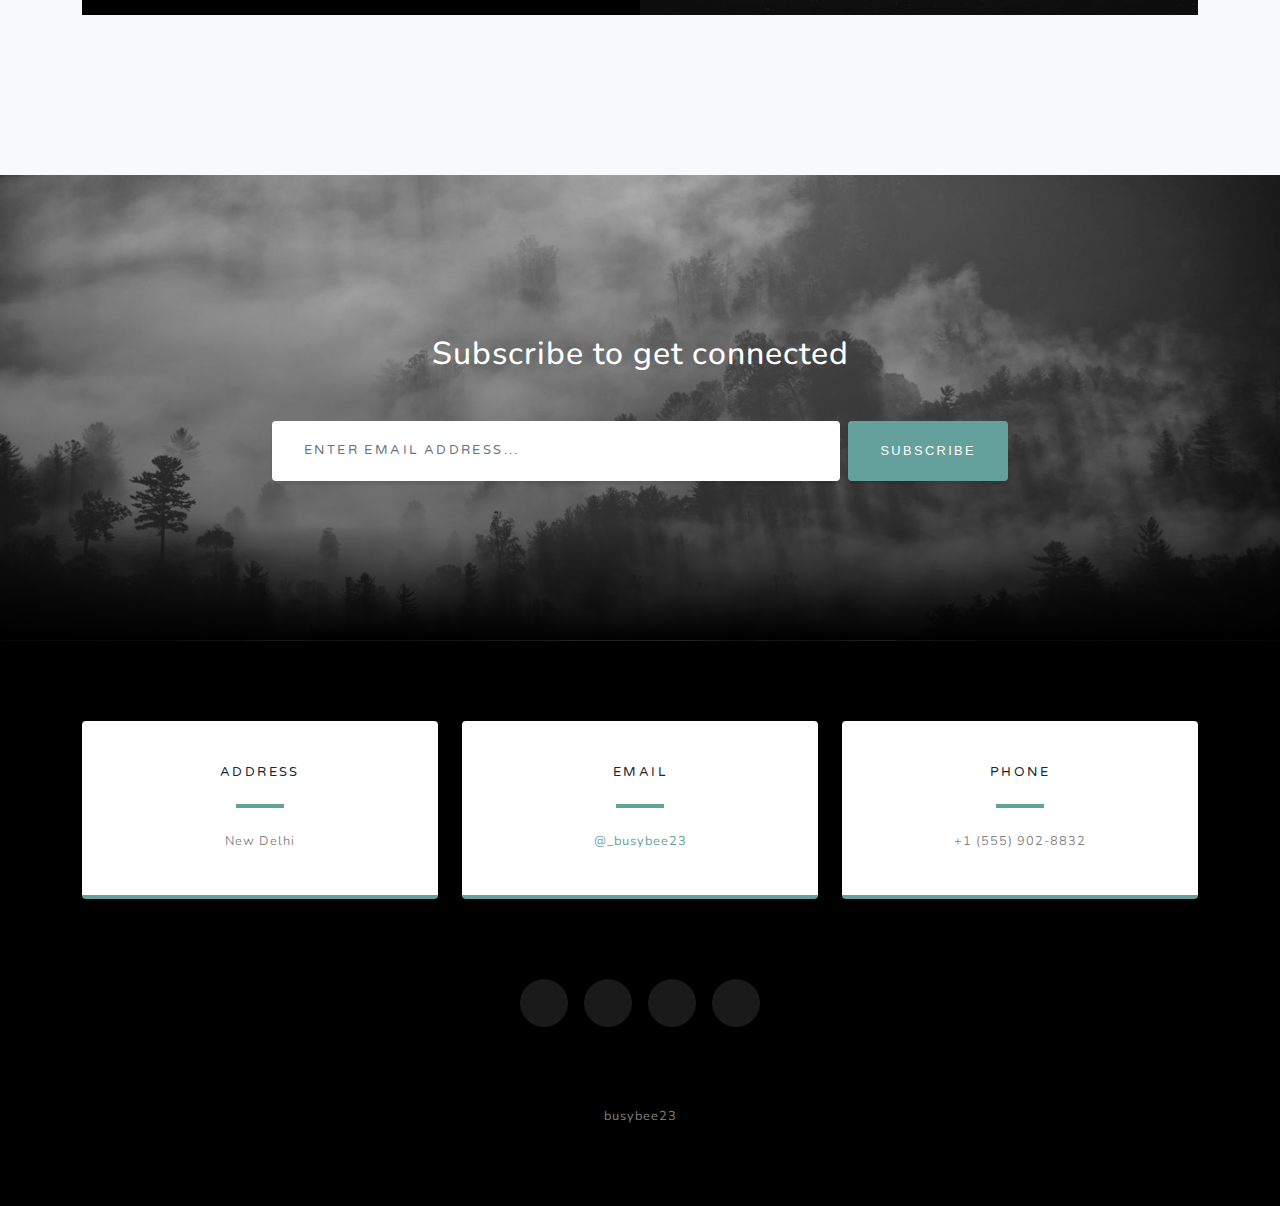
==== commit bcb408da: "adding one more project" ====
--- a/index.html
+++ b/index.html
@@ -29,7 +29,7 @@
                         <li class="nav-item"><a class="nav-link js-scroll-trigger" href="#about">About</a></li>
                         <li class="nav-item"><a class="nav-link js-scroll-trigger" href="#projects">Projects</a></li>
                         <li class="nav-item"><a class="nav-link js-scroll-trigger" href="#signup">Contact</a></li>
-                        <li class="nav-item"><a class="nav-link js-scroll-trigger" href="vanila/index.html">Vanila JS</a></li>
+                        <li class="nav-item"><a class="nav-link js-scroll-trigger" href="cgpa/index.html">CGPA</a></li>
                     </ul>
                 </div>
             </div>
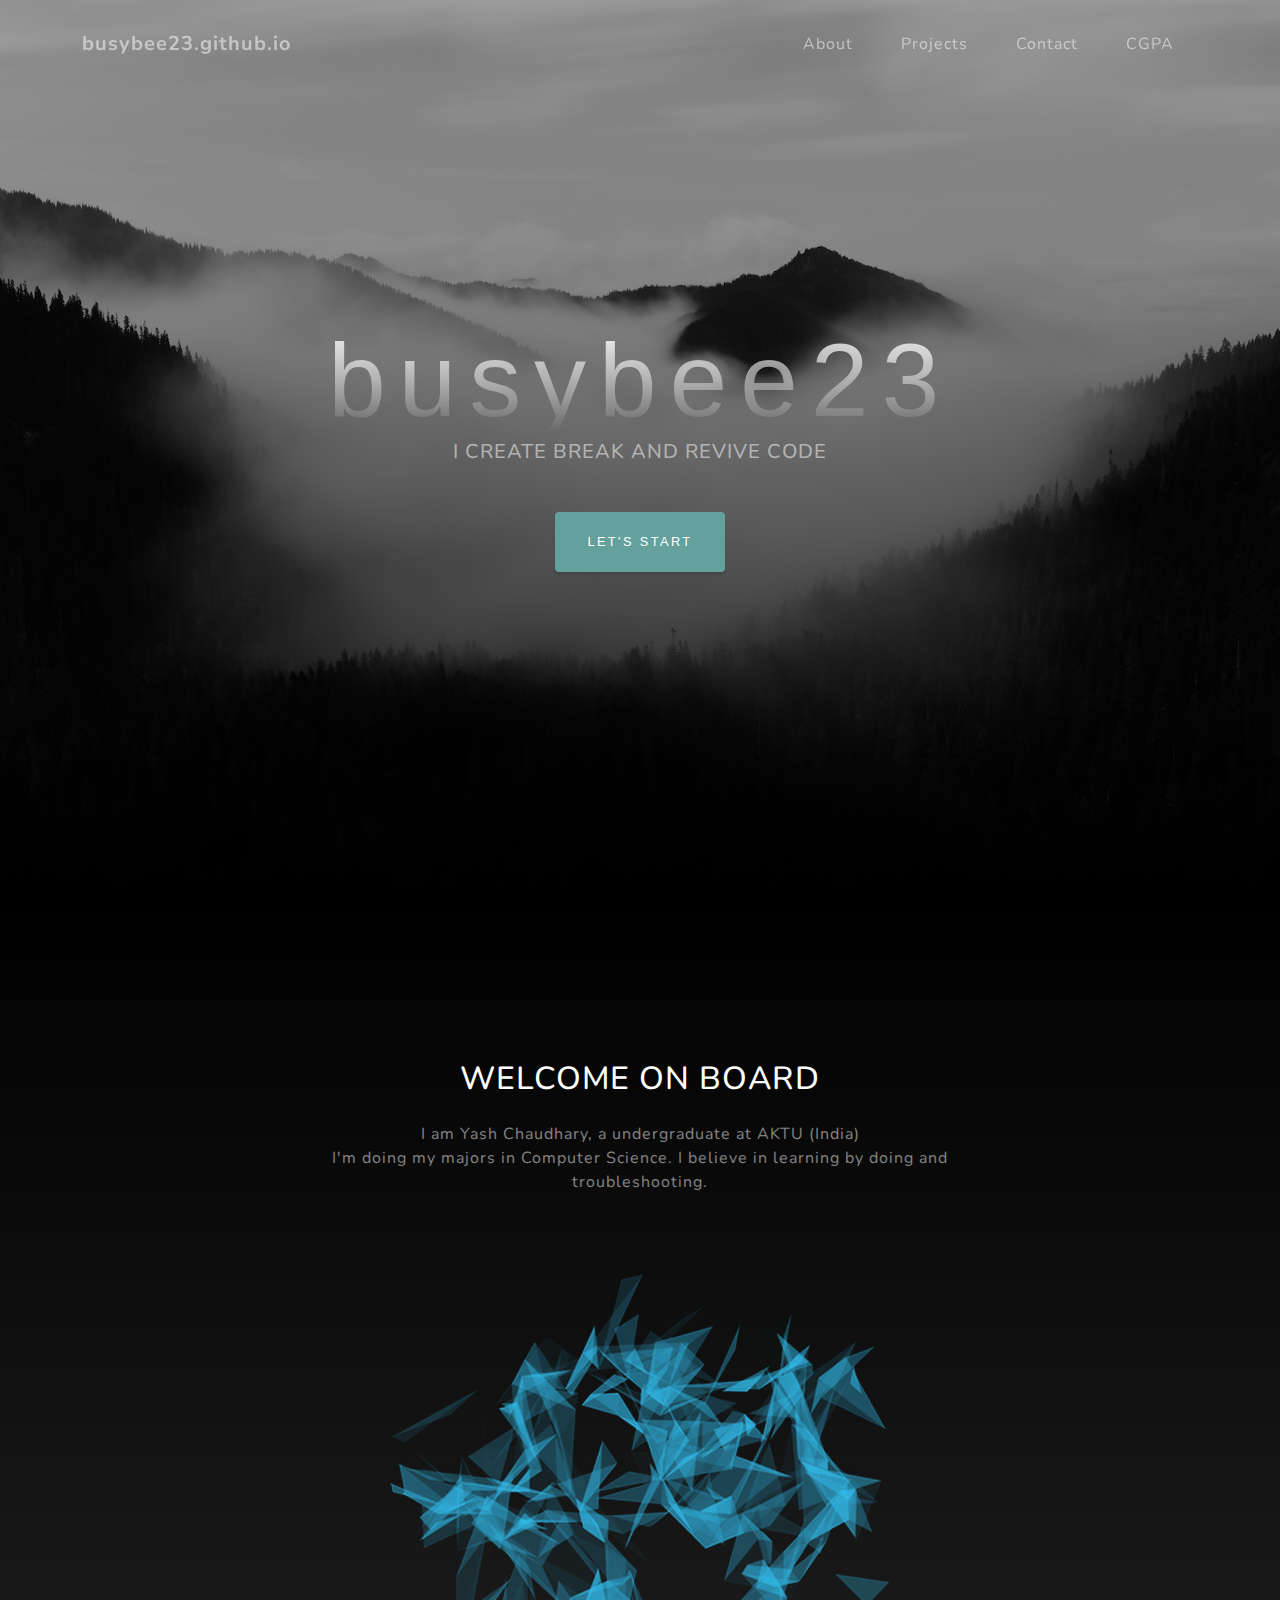
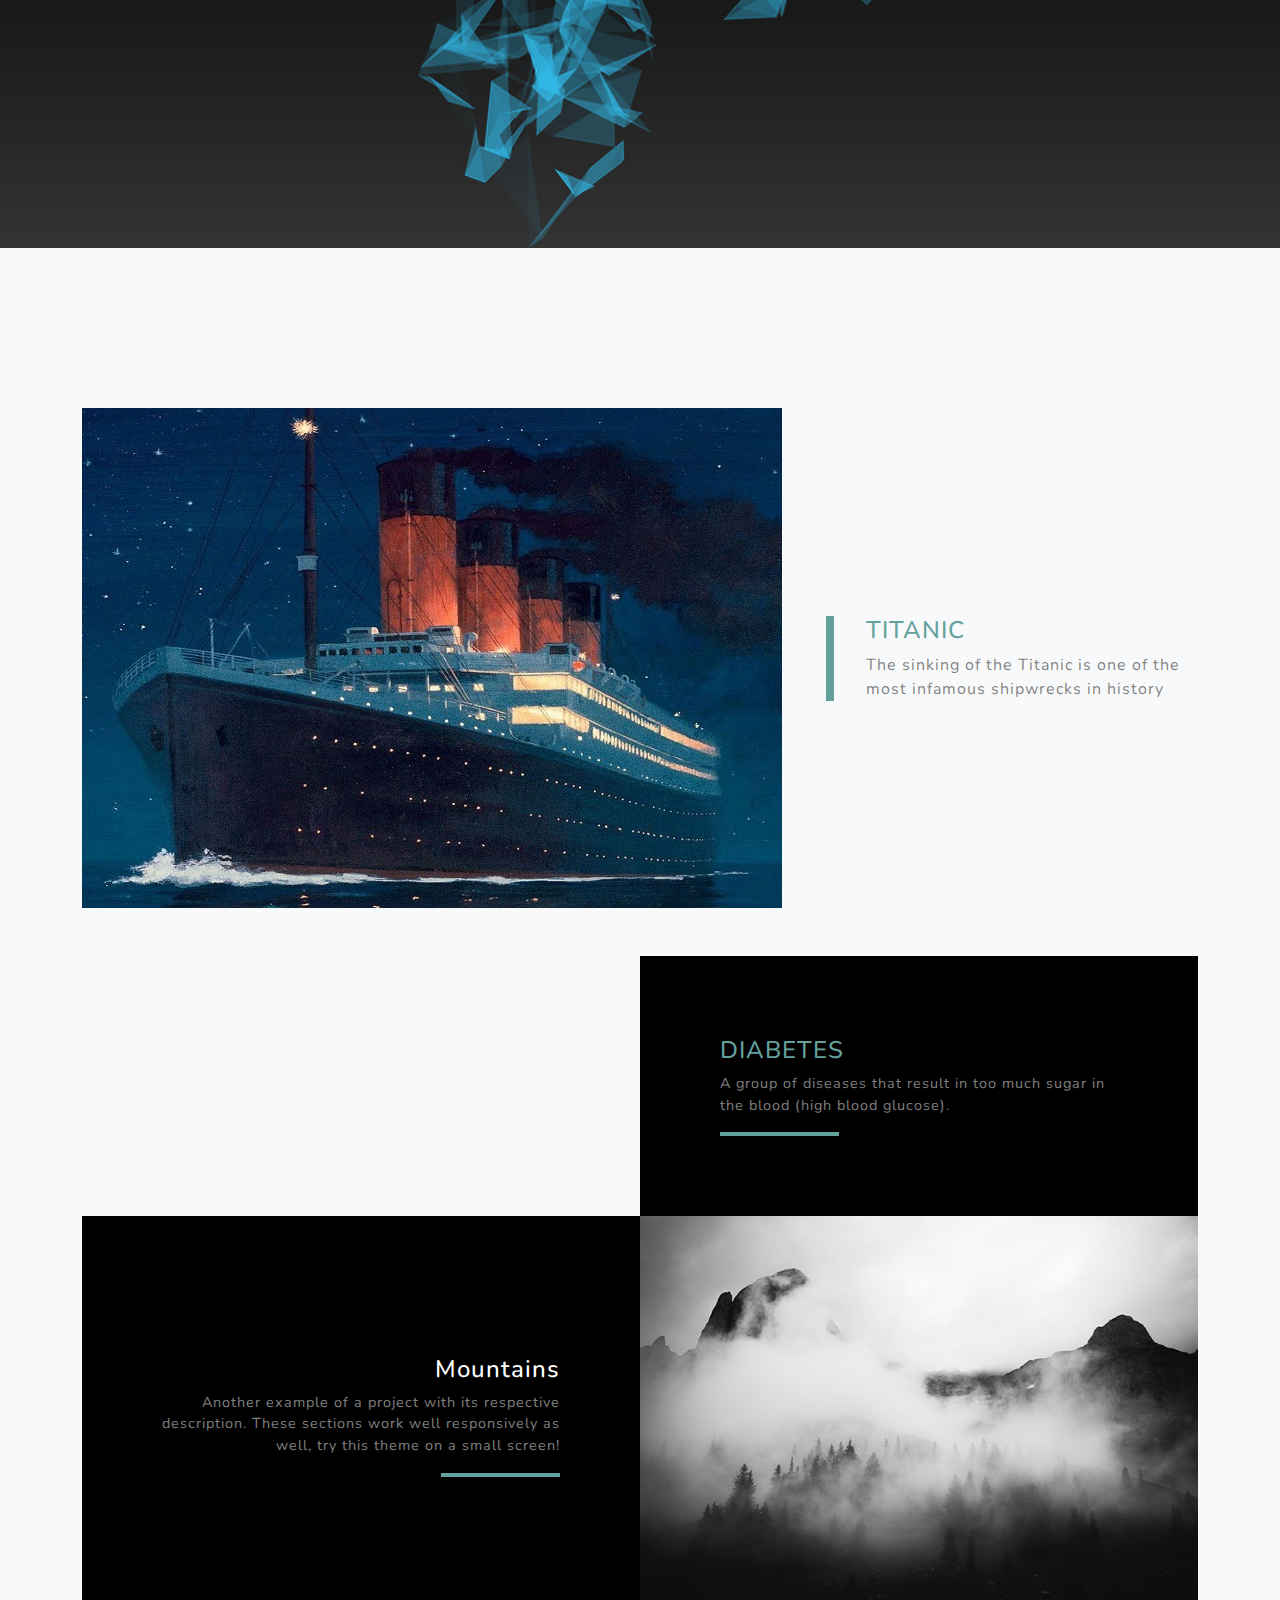
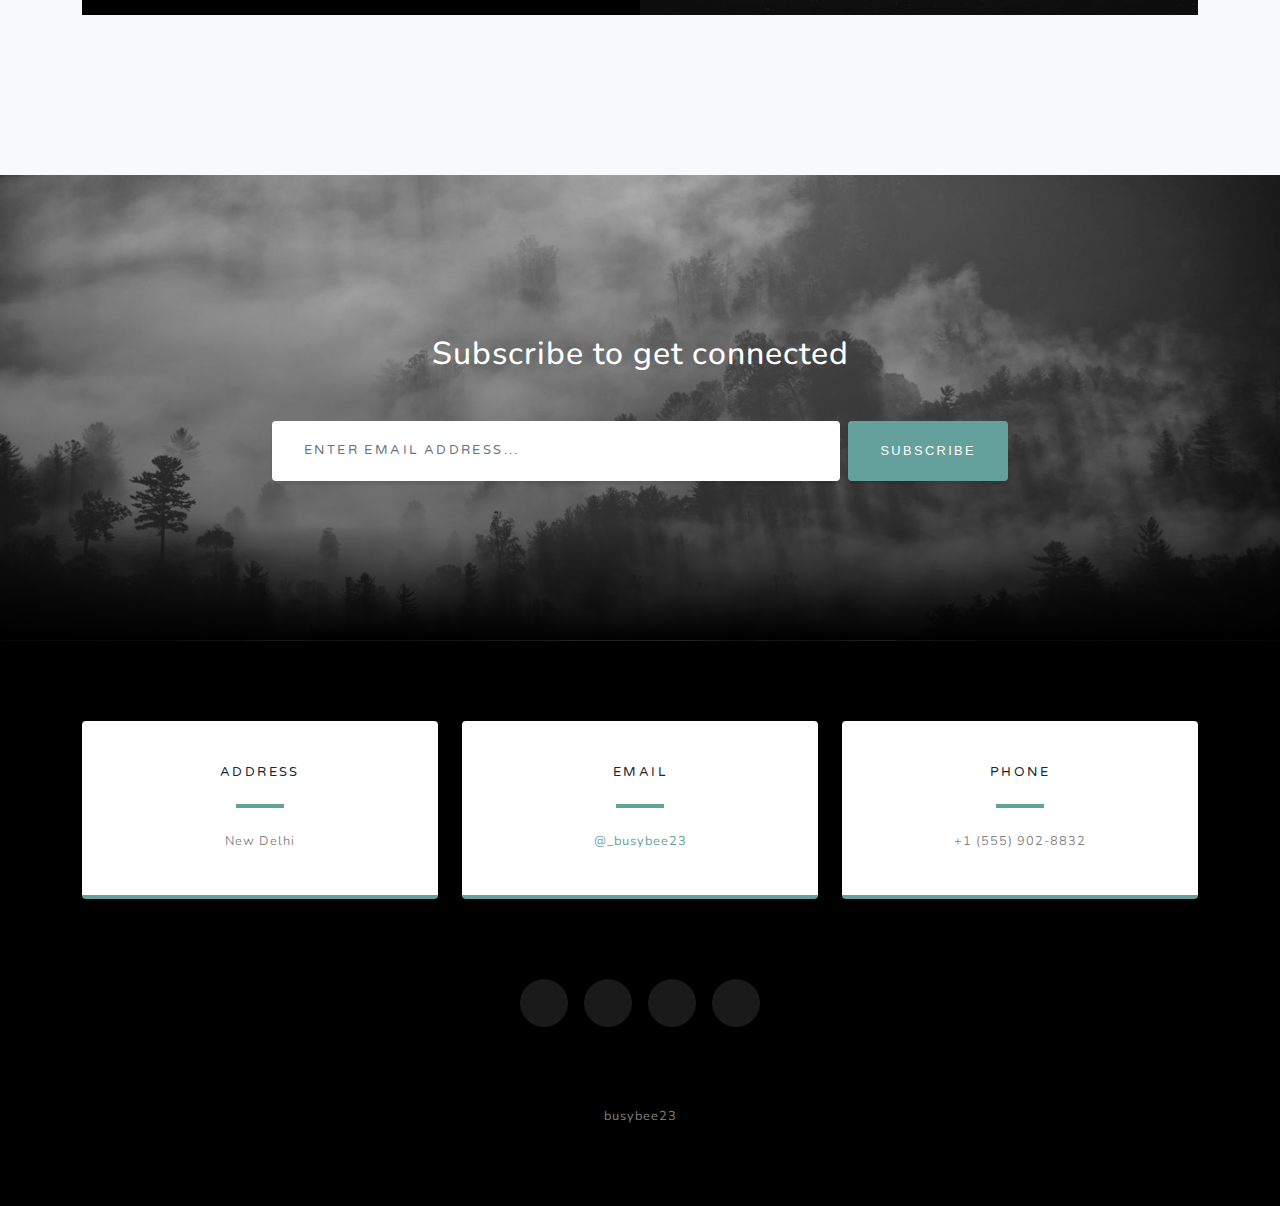
==== commit a38ad7d4: "CGPA project done (only for 7th sem)" ====
--- a/index.html
+++ b/index.html
@@ -29,7 +29,7 @@
                         <li class="nav-item"><a class="nav-link js-scroll-trigger" href="#about">About</a></li>
                         <li class="nav-item"><a class="nav-link js-scroll-trigger" href="#projects">Projects</a></li>
                         <li class="nav-item"><a class="nav-link js-scroll-trigger" href="#signup">Contact</a></li>
-                        <li class="nav-item"><a class="nav-link js-scroll-trigger" href="cgpa/index.html">CGPA</a></li>
+                        <li class="nav-item"><a class="nav-link js-scroll-trigger" href="projects/CGPA/index.html">CGPA</a></li>
                     </ul>
                 </div>
             </div>
@@ -38,7 +38,7 @@
         <header class="masthead">
             <div class="container d-flex h-100 align-items-center">
                 <div class="mx-auto text-center">
-                    <h1 class="mx-auto my-0 text-uppercase">BUSYBEE23</h1>
+                    <h1 class="mx-auto my-0">busybee23</h1>
                     <h2 class="text-white-50 mx-auto mt-2 mb-5">I CREATE BREAK AND REVIVE CODE</h2>
                     <a class="btn btn-primary js-scroll-trigger" href="#about">Let's Start</a>
                 </div>
